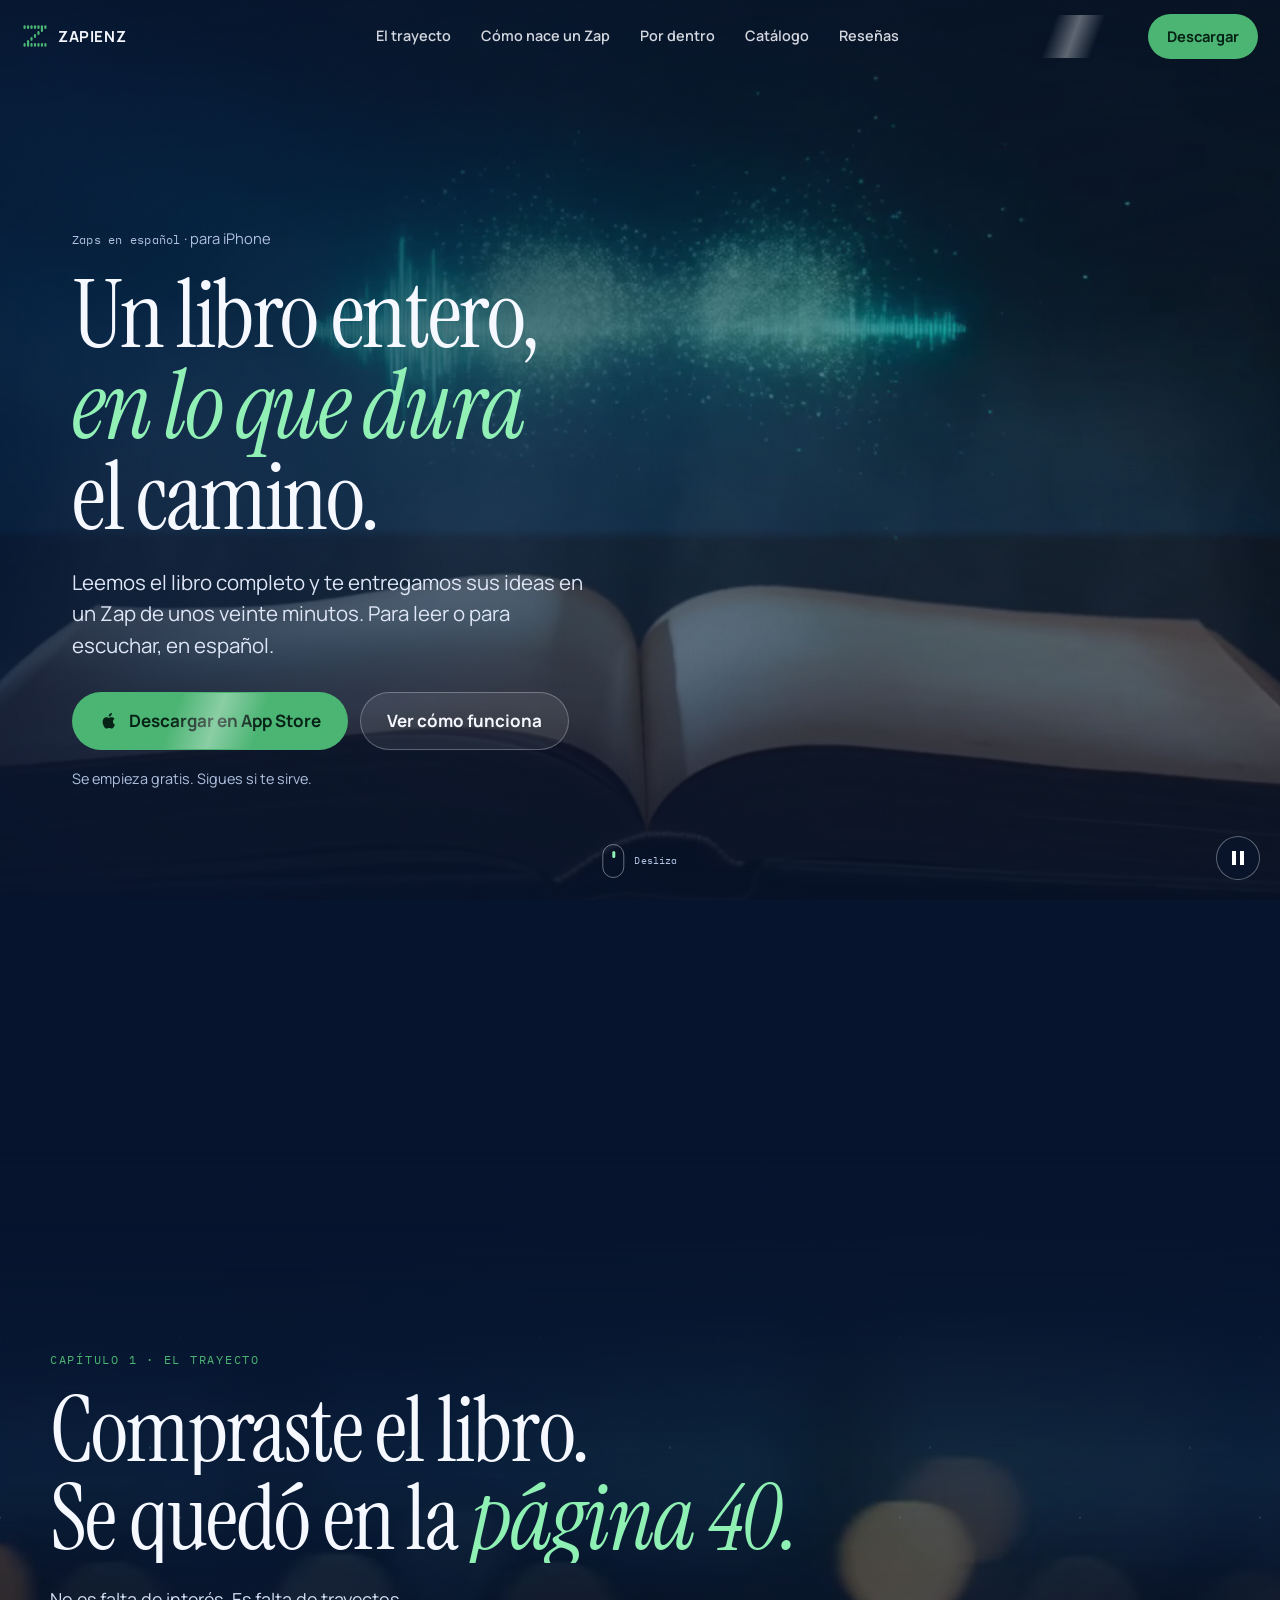
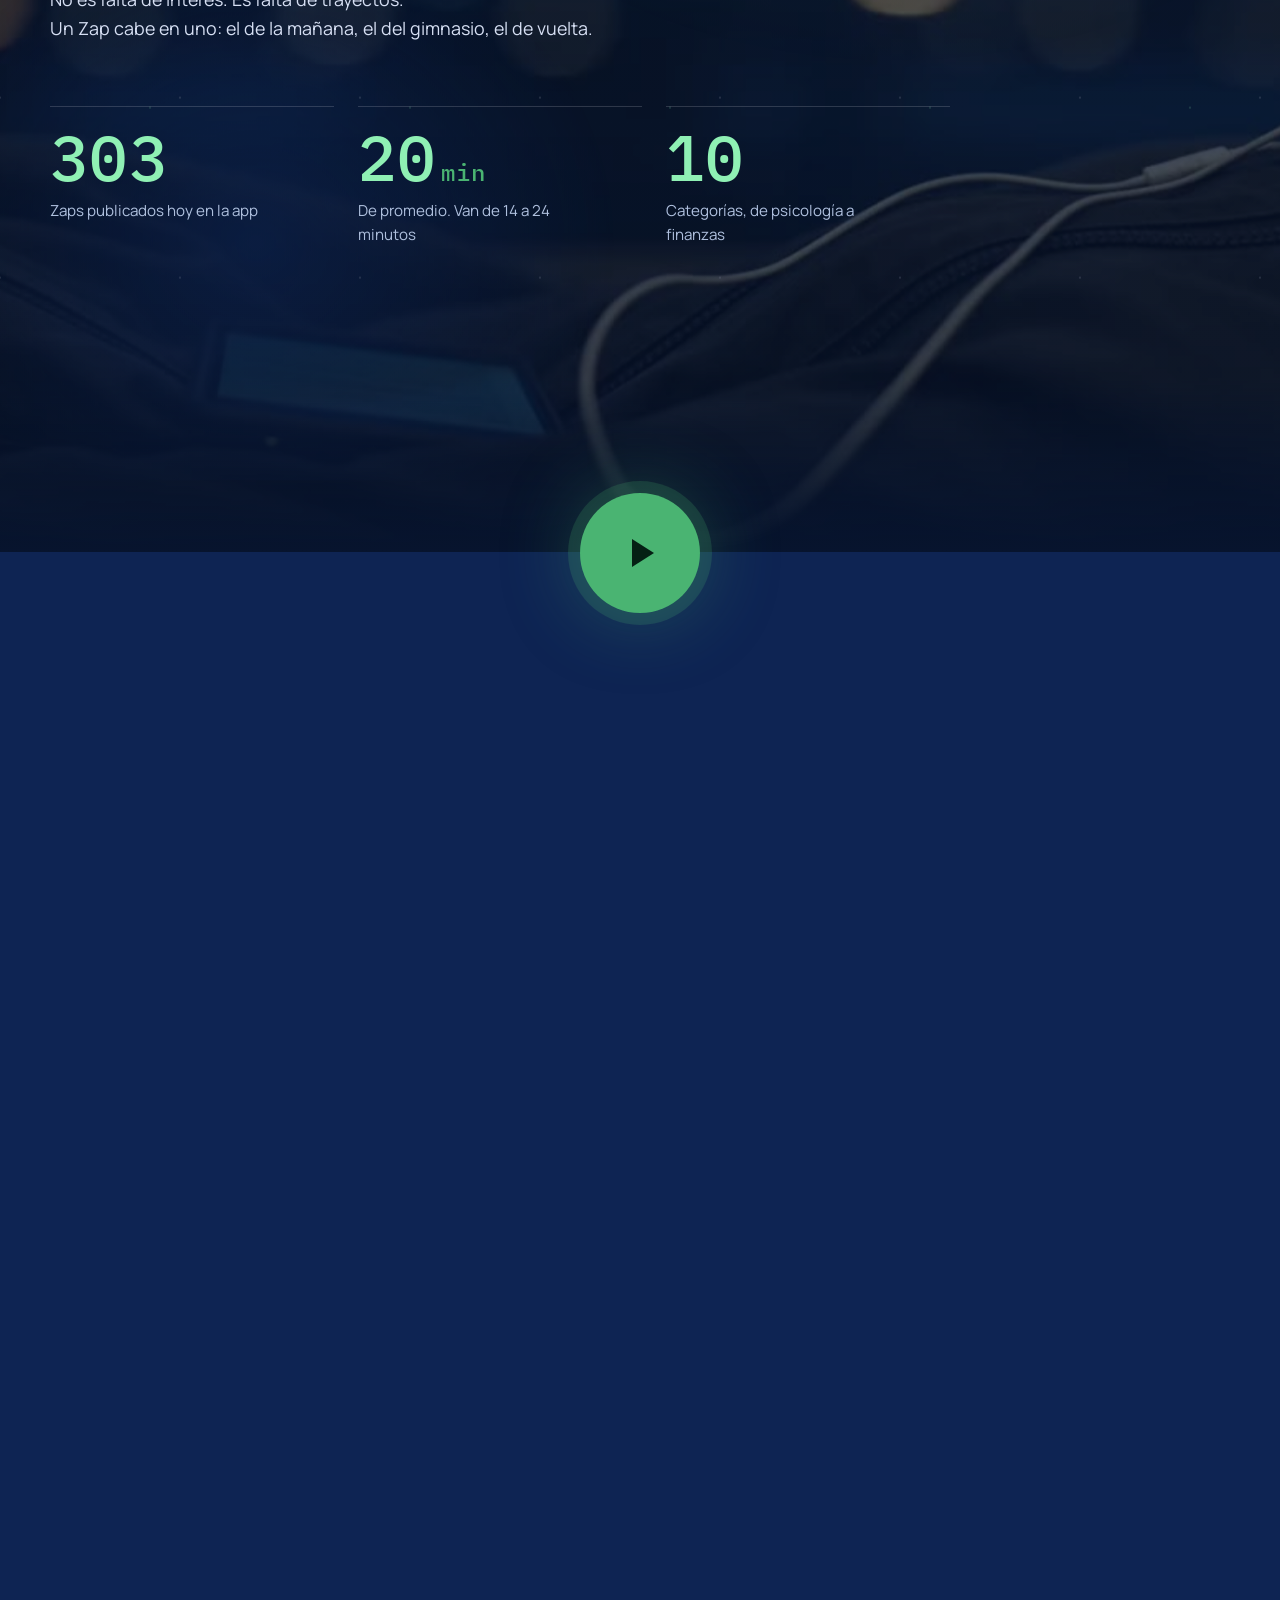
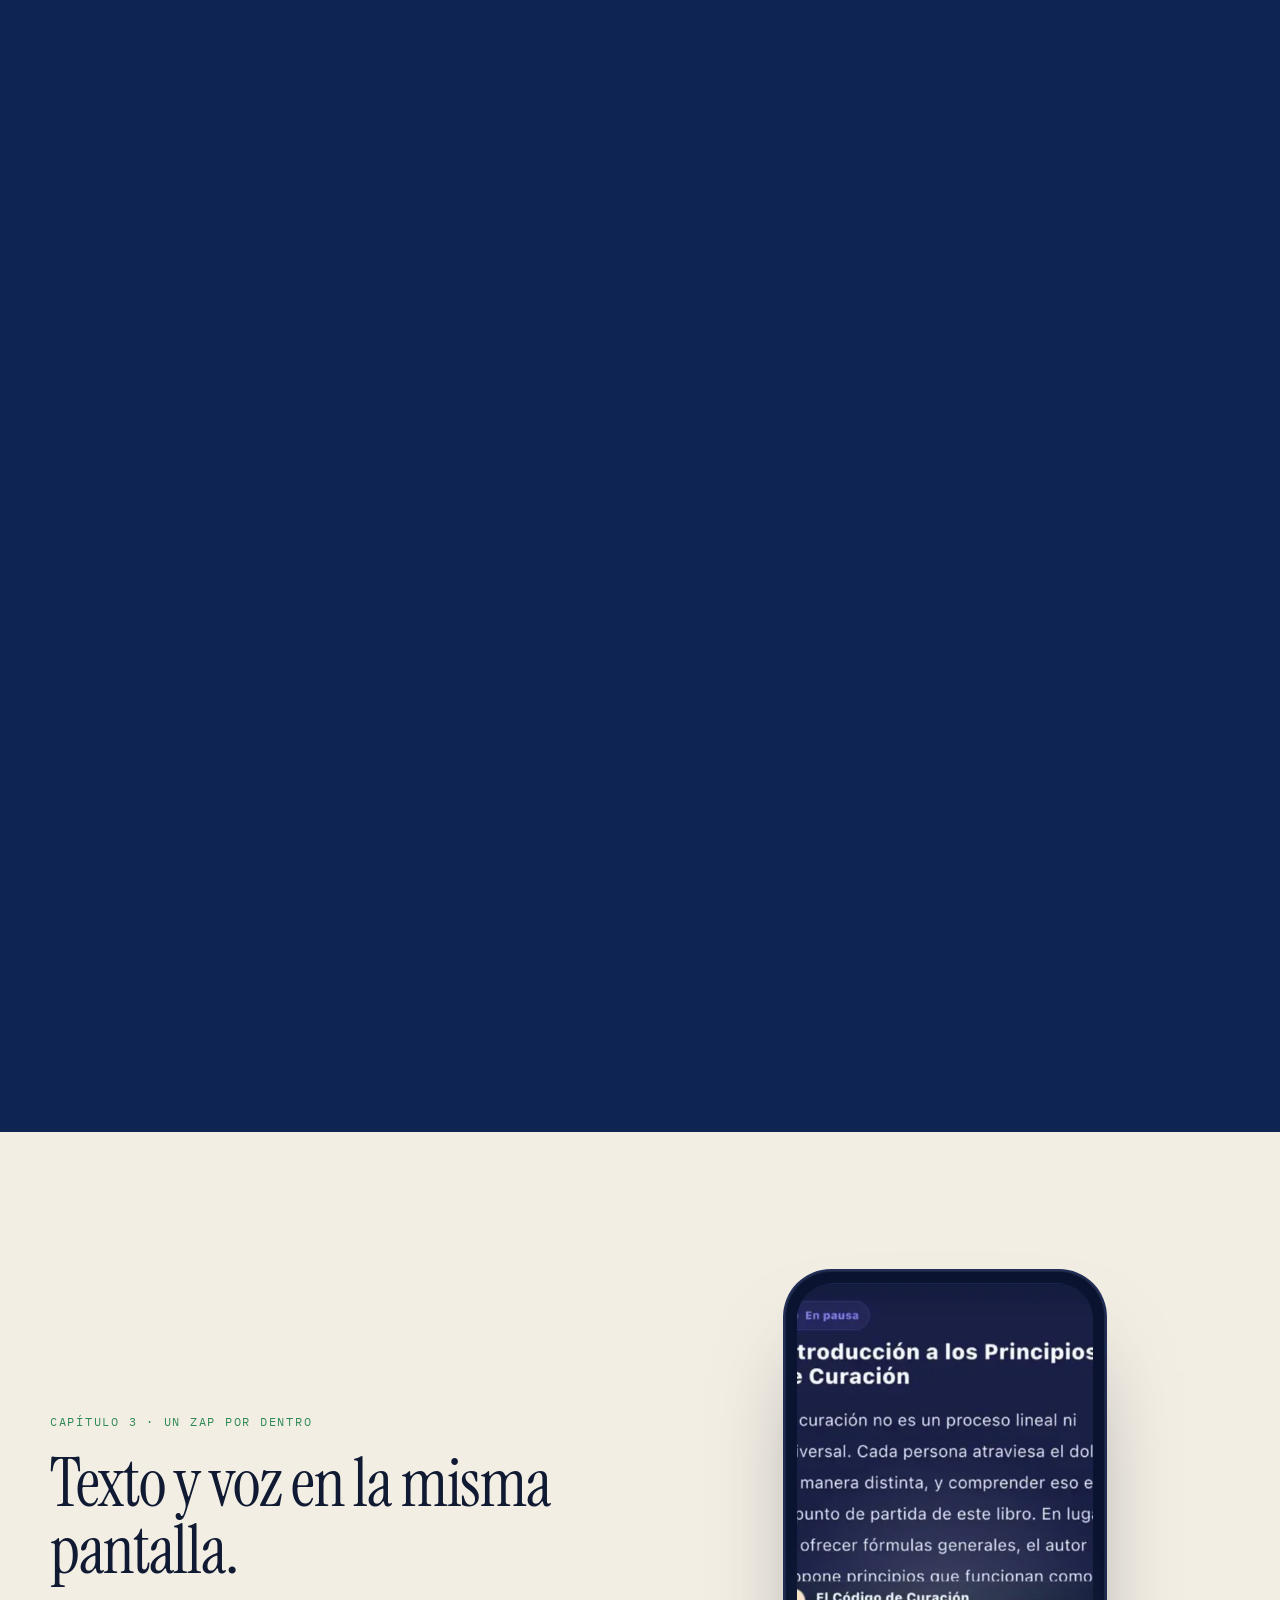
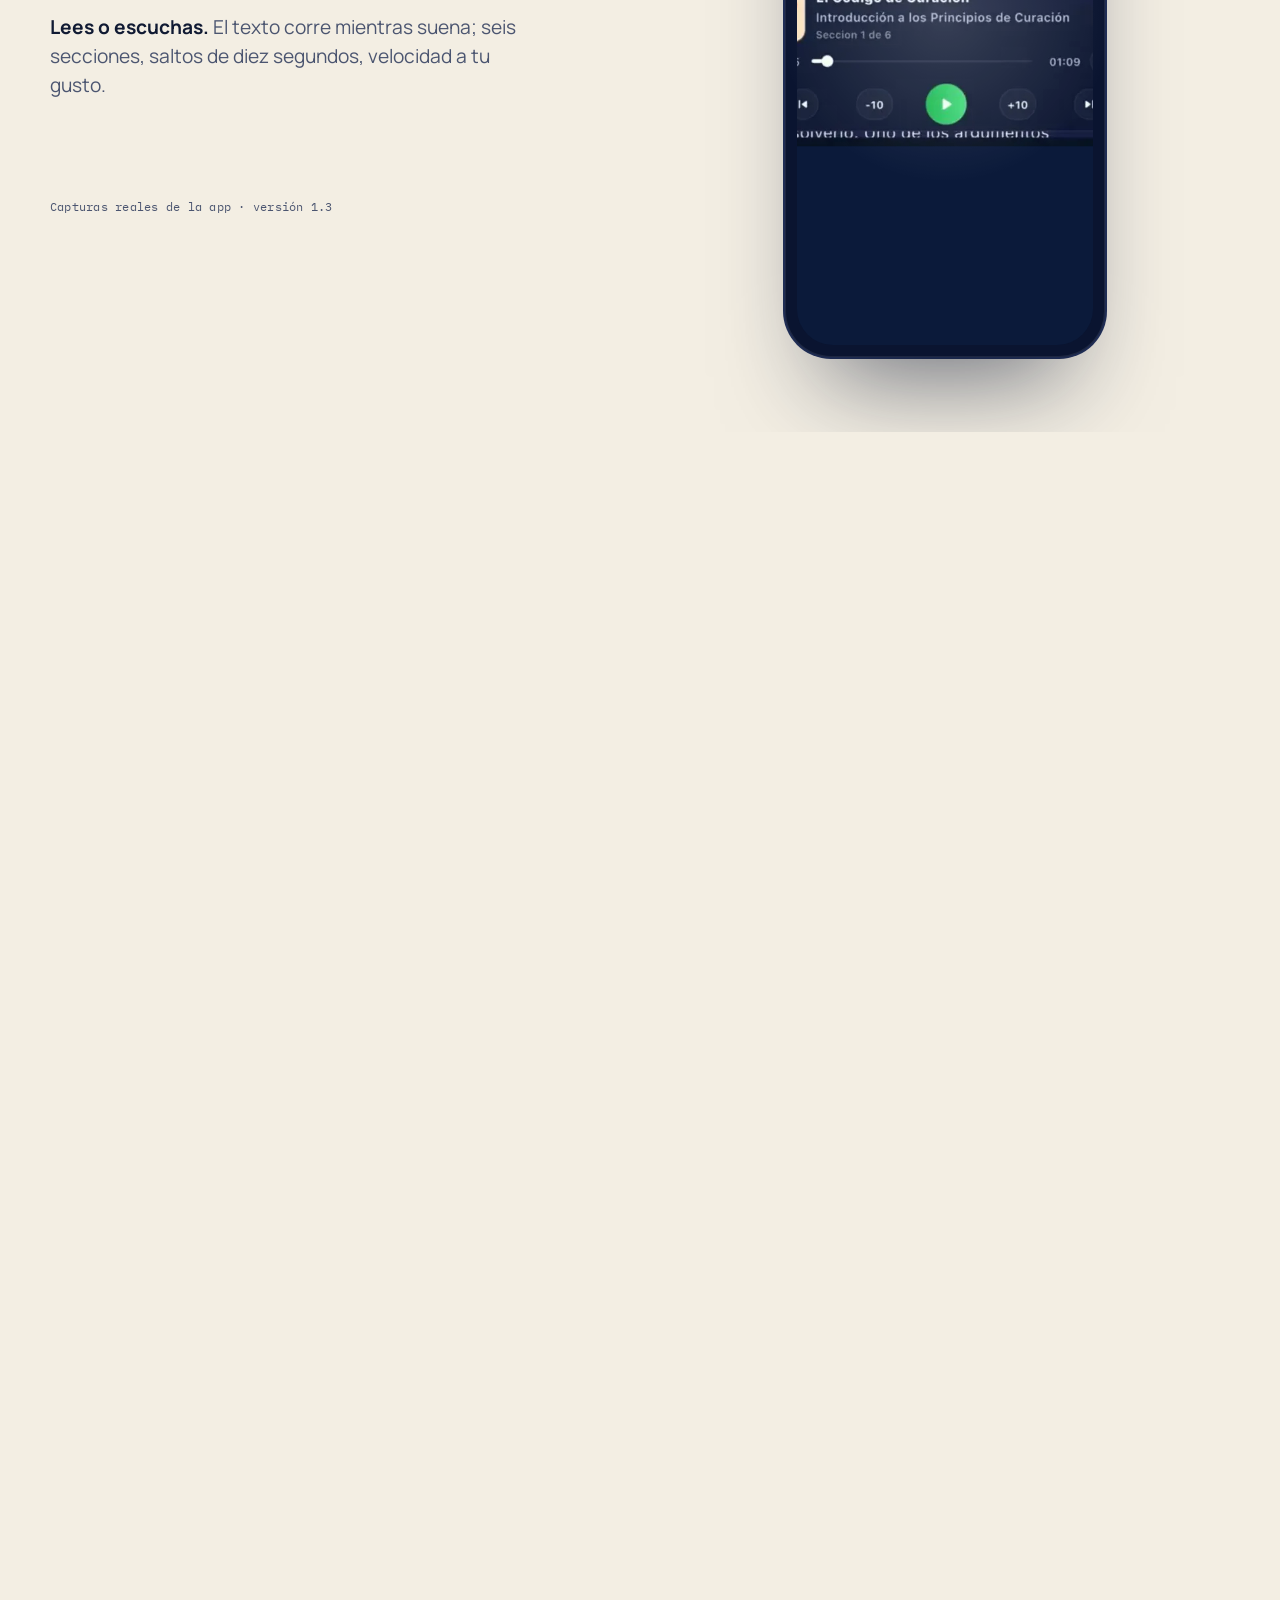
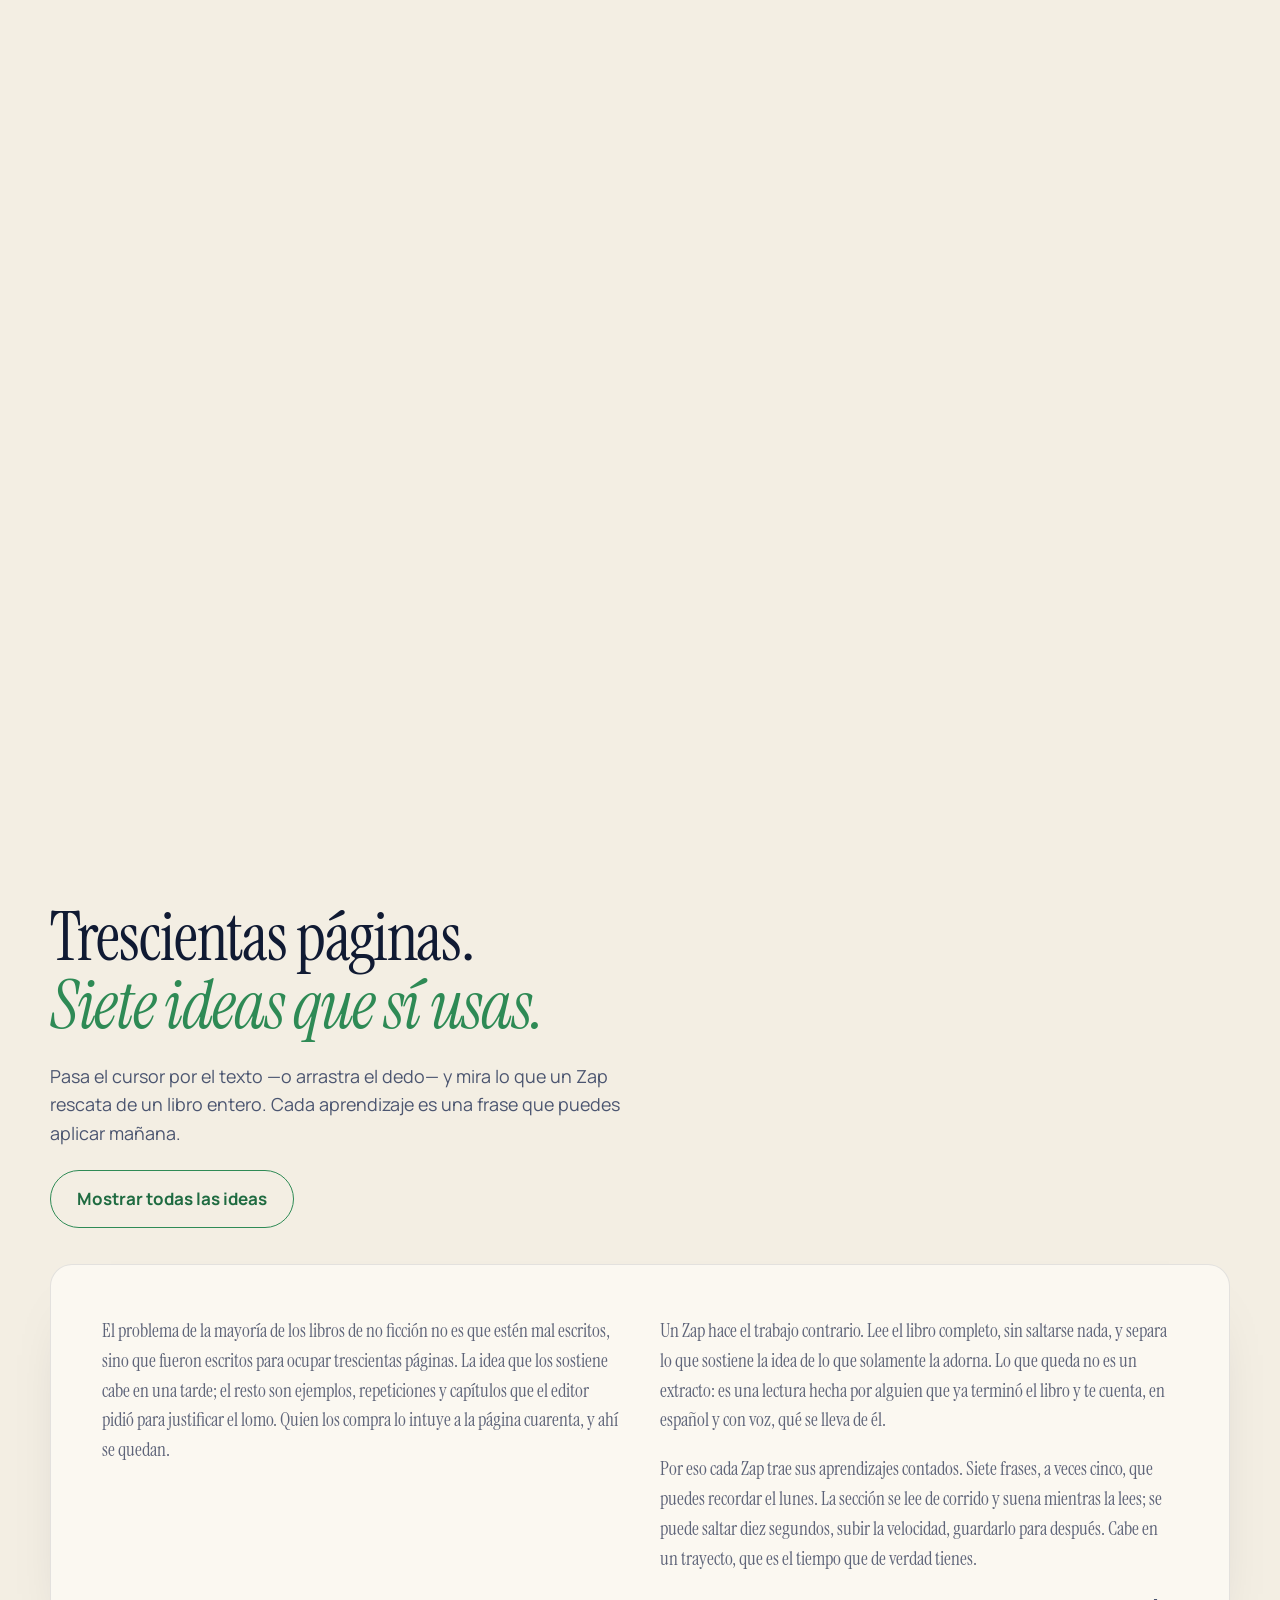
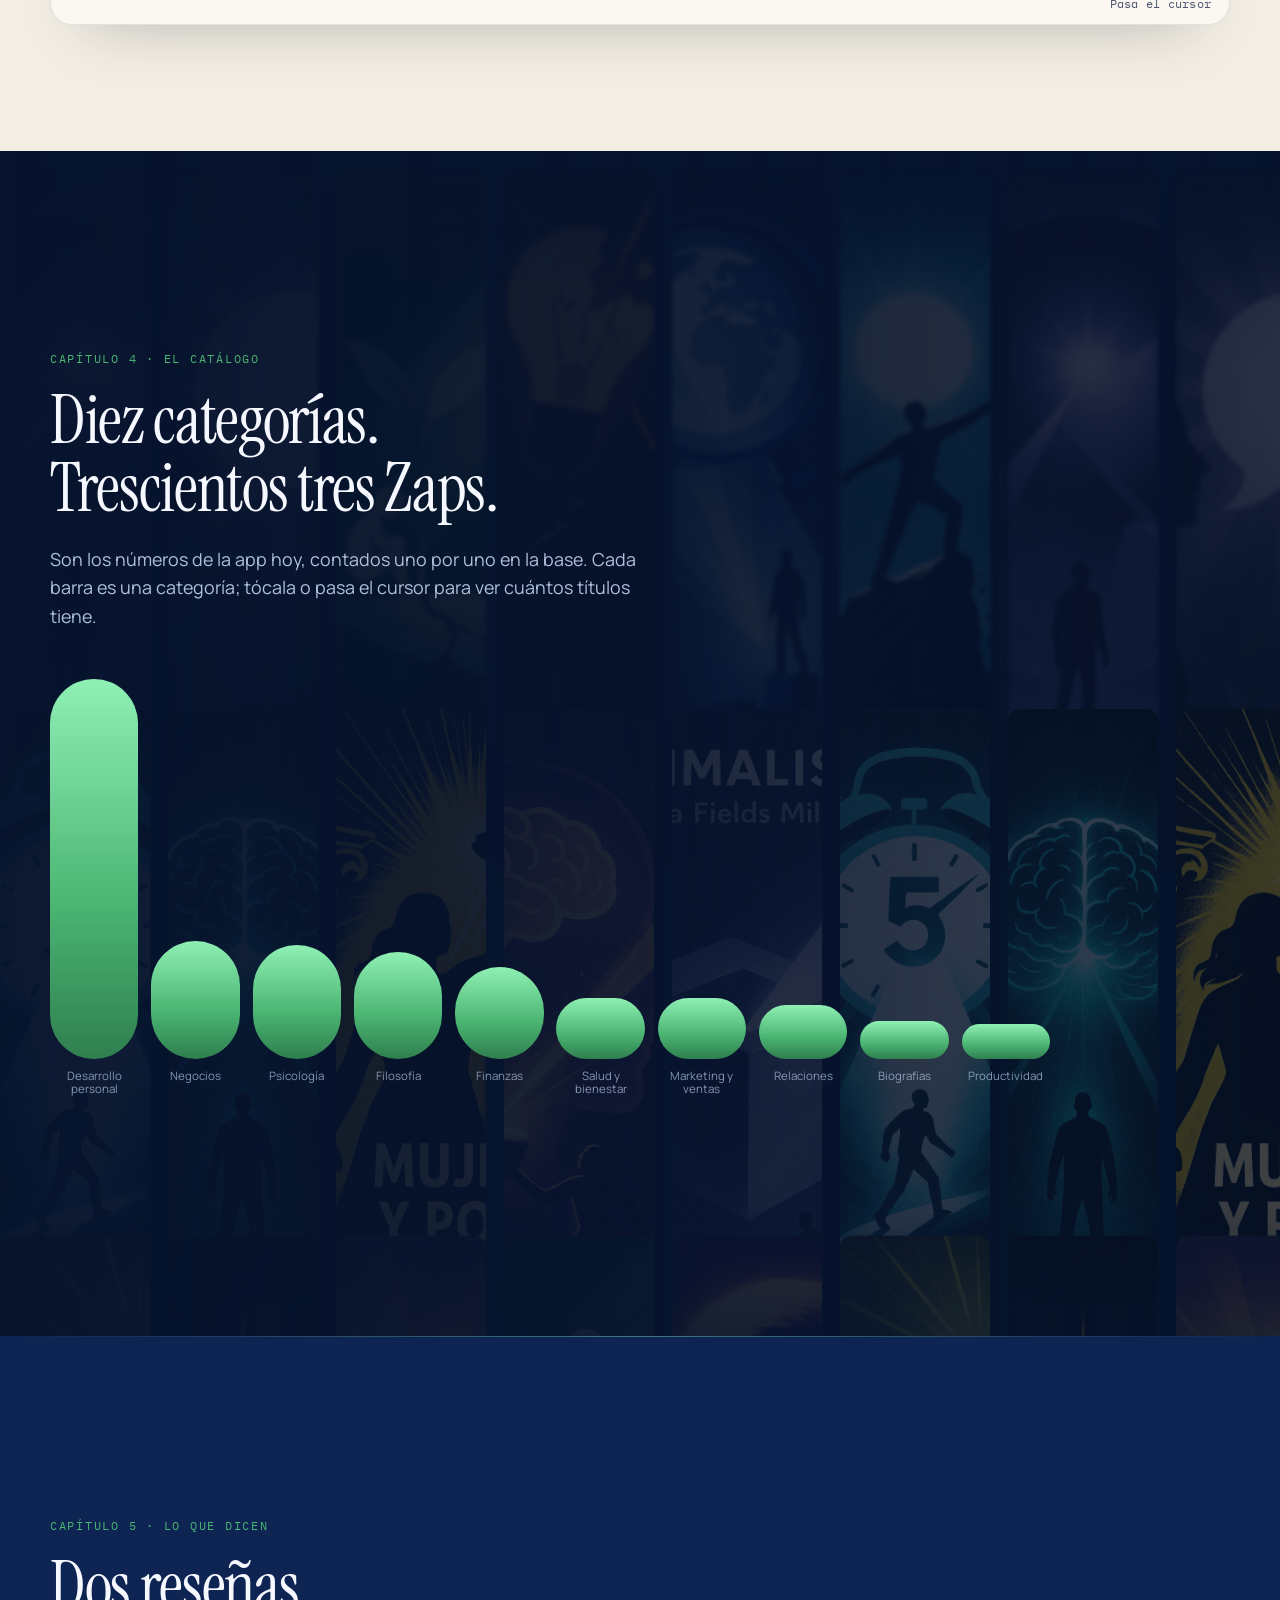
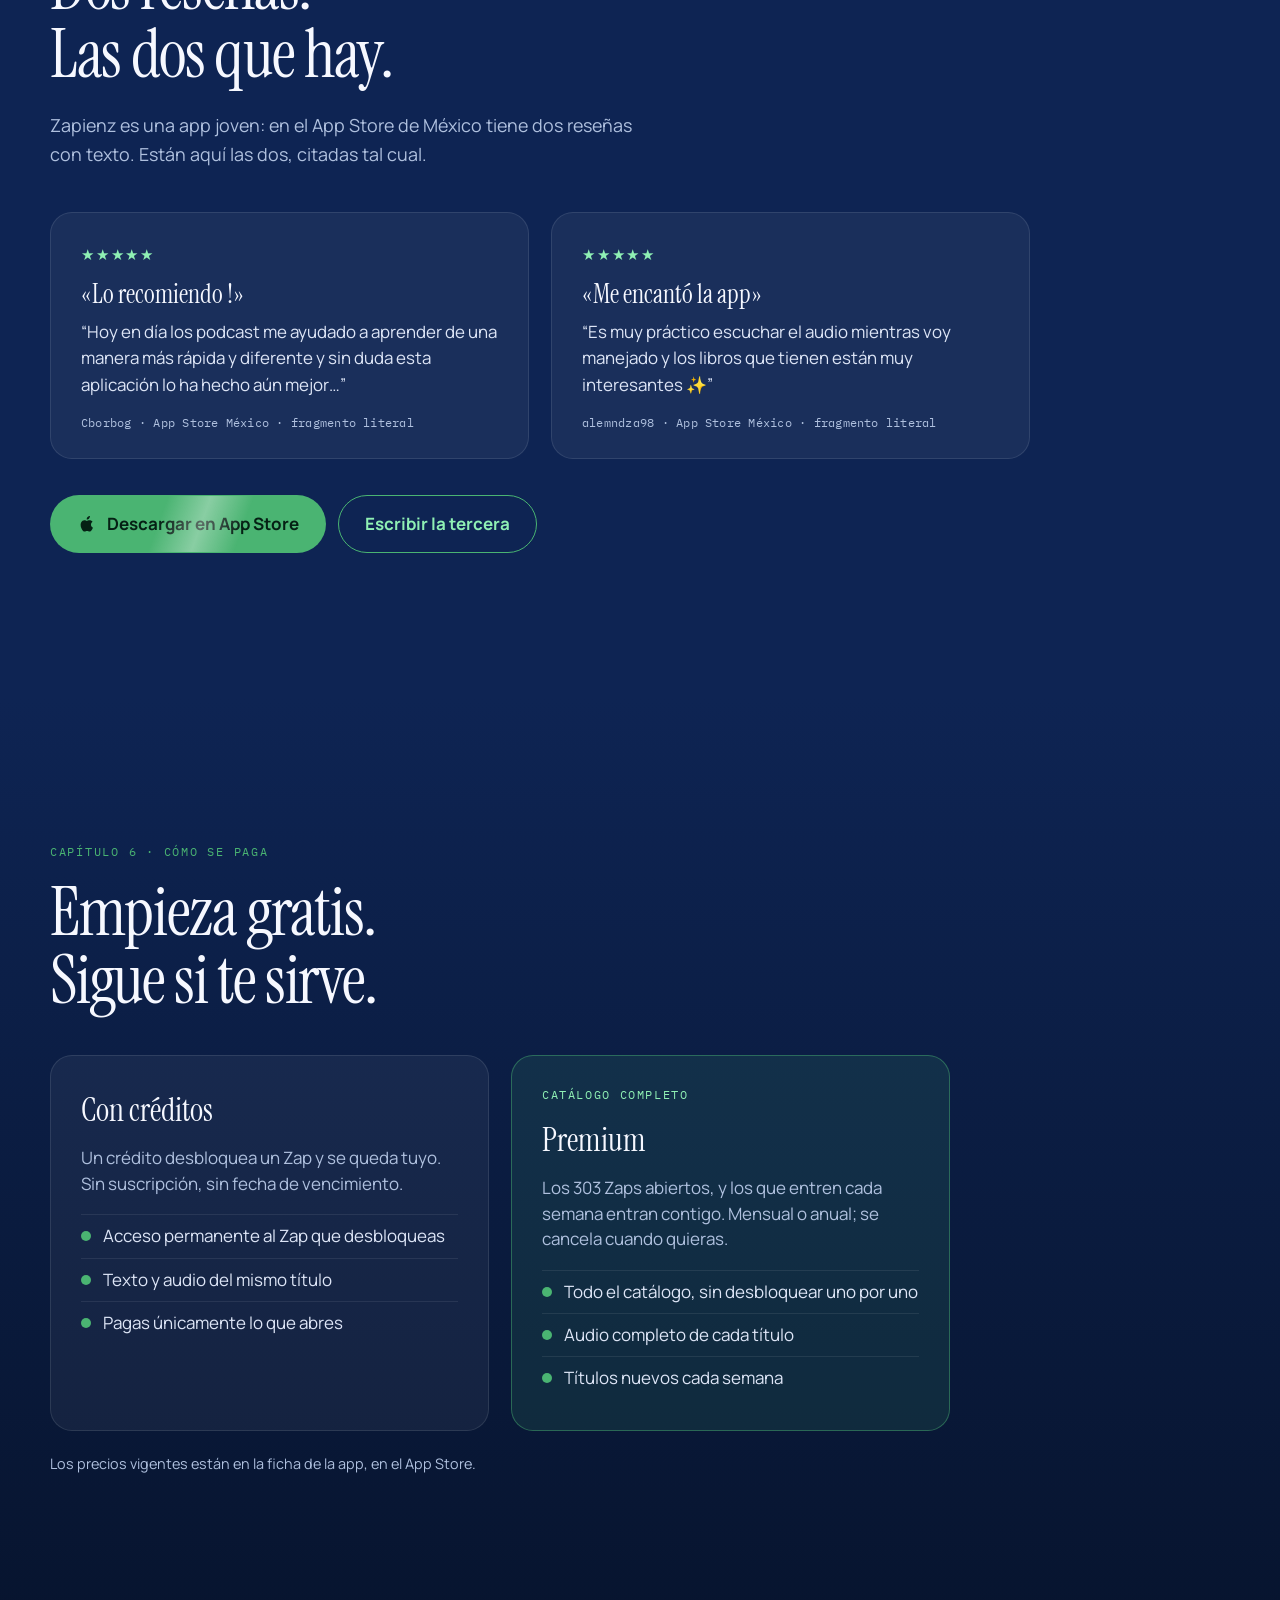
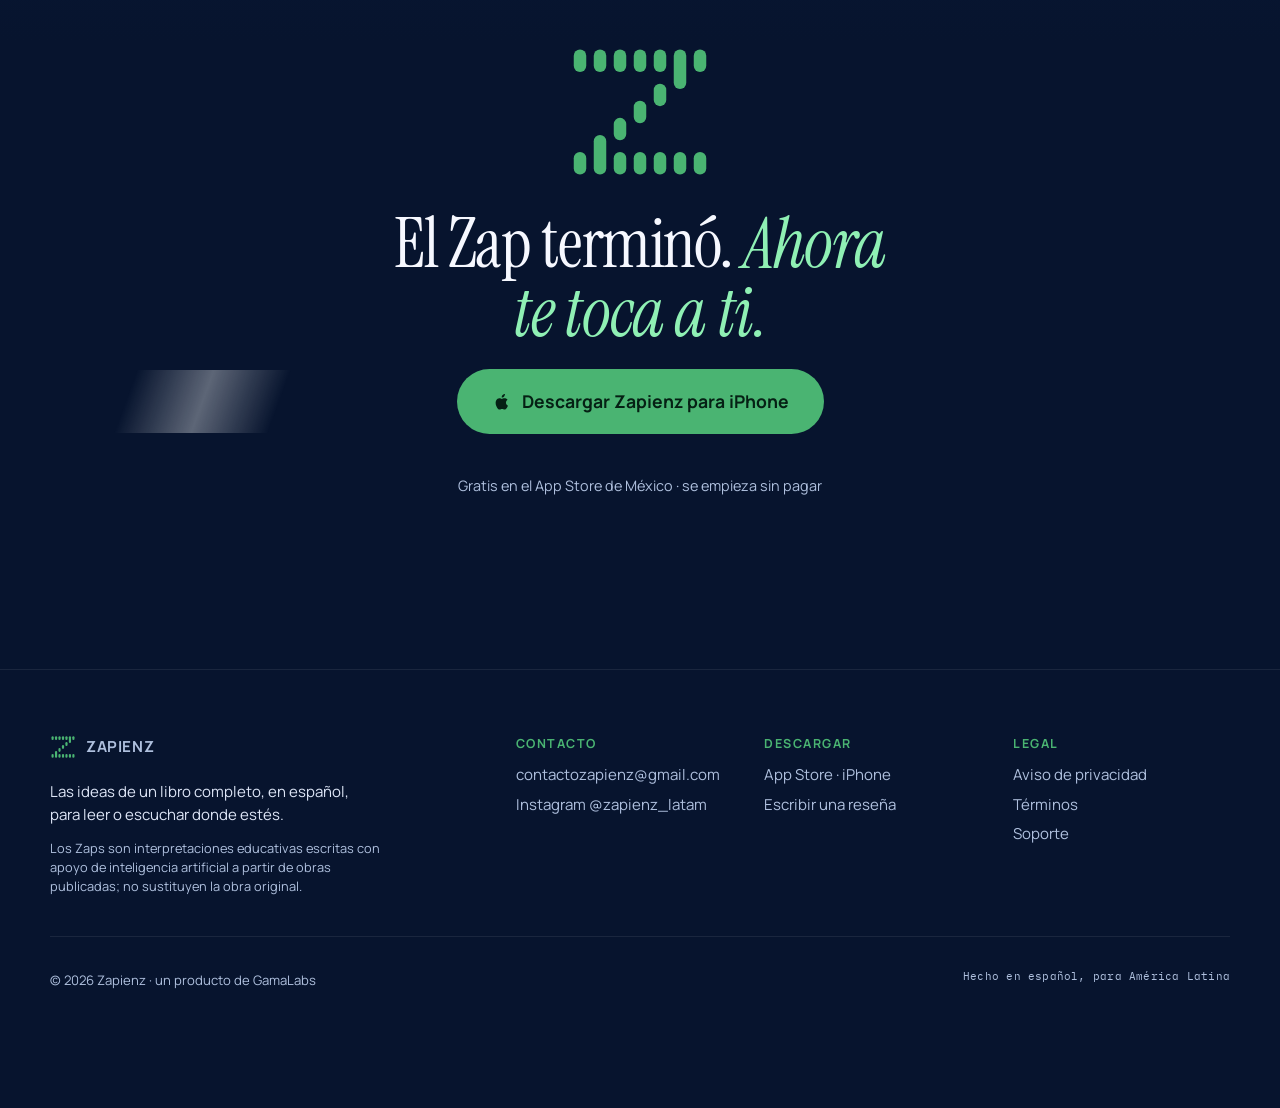
==== index.html @ 039cf6eb "Zapienz scrollytelling: el trayecto de 20 minutos Sitio de una página con reproductor que avanza con" ====
<!doctype html>
<html lang="es-MX">
<head>
<meta charset="utf-8">
<meta name="viewport" content="width=device-width,initial-scale=1,viewport-fit=cover">
<title>Zapienz — Un libro entero en lo que dura el camino</title>
<meta name="description" content="Zaps en español para leer o escuchar: las ideas de un libro completo en unos veinte minutos. 303 títulos en diez categorías, en tu iPhone.">
<meta name="theme-color" content="#0E2453">
<link rel="canonical" href="https://gamalabs26.github.io/zapienz-scroll/">
<meta name="robots" content="index,follow">

<meta property="og:type" content="website">
<meta property="og:site_name" content="Zapienz">
<meta property="og:locale" content="es_MX">
<meta property="og:title" content="Zapienz — Un libro entero en lo que dura el camino">
<meta property="og:description" content="Zaps en español para leer o escuchar: las ideas de un libro completo en unos veinte minutos.">
<meta property="og:url" content="https://gamalabs26.github.io/zapienz-scroll/">
<meta property="og:image" content="https://gamalabs26.github.io/zapienz-scroll/assets/img/og.jpg">
<meta property="og:image:width" content="1200">
<meta property="og:image:height" content="630">
<meta property="og:image:alt" content="Un libro abierto del que sale una onda de audio, con el reproductor de Zapienz en 20:00.">
<meta name="twitter:card" content="summary_large_image">
<meta name="twitter:title" content="Zapienz — Un libro entero en lo que dura el camino">
<meta name="twitter:description" content="Zaps en español para leer o escuchar. 303 títulos, diez categorías, en tu iPhone.">
<meta name="twitter:image" content="https://gamalabs26.github.io/zapienz-scroll/assets/img/og.jpg">

<link rel="icon" href="assets/img/favicon.svg" type="image/svg+xml">
<link rel="apple-touch-icon" href="assets/img/icon-180.png">
<link rel="manifest" href="site.webmanifest">

<link rel="preconnect" href="https://fonts.googleapis.com">
<link rel="preconnect" href="https://fonts.gstatic.com" crossorigin>
<link rel="stylesheet" href="https://fonts.googleapis.com/css2?family=Instrument+Serif:ital@0;1&family=Manrope:wght@400;500;600;700&family=IBM+Plex+Mono:wght@400;500&display=swap">
<link rel="preload" as="image" href="assets/img/hero-poster.jpg" media="(min-width:768px)">
<link rel="preload" as="image" href="assets/img/hero-poster-916.jpg" media="(max-width:767px)">
<link rel="stylesheet" href="assets/css/site.css">

<script type="application/ld+json">
{
  "@context": "https://schema.org",
  "@type": "MobileApplication",
  "name": "Zapienz",
  "applicationCategory": "EducationApplication",
  "operatingSystem": "iOS",
  "inLanguage": "es",
  "url": "https://gamalabs26.github.io/zapienz-scroll/",
  "description": "Zaps en español: las ideas de un libro completo para leer o escuchar en unos veinte minutos.",
  "author": { "@type": "Organization", "name": "GamaLabs" },
  "email": "contactozapienz@gmail.com",
  "installUrl": "https://apps.apple.com/mx/app/zapienz/id6762142820",
  "sameAs": [
    "https://www.instagram.com/zapienz_latam",
    "https://apps.apple.com/mx/app/zapienz/id6762142820"
  ]
}
</script>
</head>
<body>

<a class="saltar" href="#contenido">Saltar al contenido</a>

<svg width="0" height="0" style="position:absolute" aria-hidden="true">
  <symbol id="marca-z" viewBox="0 0 120 120">
    <g fill="currentColor">
      <rect class="zbar" data-col="0" x="7" y="10" width="10" height="18" rx="5"/><rect class="zbar" data-col="0" x="7" y="92" width="10" height="18" rx="5"/>
      <rect class="zbar" data-col="1" x="23" y="10" width="10" height="18" rx="5"/><rect class="zbar" data-col="1" x="23" y="78.33" width="10" height="31.67" rx="5"/>
      <rect class="zbar" data-col="2" x="39" y="10" width="10" height="18" rx="5"/><rect class="zbar" data-col="2" x="39" y="64.67" width="10" height="18" rx="5"/><rect class="zbar" data-col="2" x="39" y="92" width="10" height="18" rx="5"/>
      <rect class="zbar" data-col="3" x="55" y="10" width="10" height="18" rx="5"/><rect class="zbar" data-col="3" x="55" y="51" width="10" height="18" rx="5"/><rect class="zbar" data-col="3" x="55" y="92" width="10" height="18" rx="5"/>
      <rect class="zbar" data-col="4" x="71" y="10" width="10" height="18" rx="5"/><rect class="zbar" data-col="4" x="71" y="37.33" width="10" height="18" rx="5"/><rect class="zbar" data-col="4" x="71" y="92" width="10" height="18" rx="5"/>
      <rect class="zbar" data-col="5" x="87" y="10" width="10" height="31.67" rx="5"/><rect class="zbar" data-col="5" x="87" y="92" width="10" height="18" rx="5"/>
      <rect class="zbar" data-col="6" x="103" y="10" width="10" height="18" rx="5"/><rect class="zbar" data-col="6" x="103" y="92" width="10" height="18" rx="5"/>
    </g>
  </symbol>
  <symbol id="ico-apple" viewBox="0 0 24 24"><path d="M16.7 12.9c0-2.3 1.9-3.4 2-3.5-1.1-1.6-2.8-1.8-3.4-1.8-1.4-.2-2.8.8-3.5.8-.7 0-1.8-.8-3-.8-1.5 0-2.9.9-3.7 2.3-1.6 2.7-.4 6.8 1.1 9 .8 1.1 1.7 2.3 2.9 2.2 1.2 0 1.6-.7 3-.7s1.8.7 3 .7c1.2 0 2-1.1 2.8-2.2.9-1.3 1.2-2.5 1.3-2.6-.1 0-2.5-1-2.5-3.4zM14.5 5.3c.6-.8 1.1-1.9 1-3-.9 0-2.1.6-2.8 1.4-.6.7-1.2 1.8-1 2.9 1 .1 2.1-.5 2.8-1.3z"/></symbol>
</svg>

<nav class="nav" id="nav" aria-label="Principal">
  <a class="nav__marca" href="#inicio" aria-label="Zapienz, inicio">
    <svg class="nav__z" aria-hidden="true"><use href="#marca-z"/></svg>
    <span class="nav__nombre">Zapienz</span>
  </a>
  <div class="nav__links">
    <a href="#trayecto">El trayecto</a>
    <a href="#nace">Cómo nace un Zap</a>
    <a href="#dentro">Por dentro</a>
    <a href="#catalogo">Catálogo</a>
    <a href="#resenas">Reseñas</a>
  </div>
  <a class="btn btn--mini" data-iman href="https://apps.apple.com/mx/app/zapienz/id6762142820">Descargar</a>
</nav>

<main id="contenido">

<!-- ═══════════ 1 · HERO ═══════════ -->
<section class="hero" id="inicio" aria-labelledby="titular">
  <div class="hero__pista">
    <div class="hero__marco" id="heroMarco">
      <video class="hero__video" id="heroVideo" autoplay muted loop playsinline preload="metadata"
             poster="assets/img/hero-poster.jpg"
             data-ancho-webm="assets/video/hero-169.webm"
             data-ancho-mp4="assets/video/hero-169.mp4"
             data-alto-mp4="assets/video/hero-916.mp4"
             aria-hidden="true" tabindex="-1"></video>
      <div class="hero__velo" aria-hidden="true"></div>
      <div class="hero__foco" id="heroFoco" aria-hidden="true"></div>
      <div class="hero__borde" aria-hidden="true"></div>
    </div>

    <div class="hero__cuerpo" id="heroCuerpo">
      <p class="sobre" data-anim="1"><span class="mono">Zaps en español</span> · para iPhone</p>
      <h1 class="titular" id="titular" data-anim="2">
        Un libro entero,<br><em>en lo que dura</em><br>el camino.
      </h1>
      <p class="bajada" data-anim="3">
        Leemos el libro completo y te entregamos sus ideas en un Zap de unos
        veinte minutos. Para leer o para escuchar, en español.
      </p>
      <div class="hero__acciones" data-anim="4">
        <a class="btn" data-iman href="https://apps.apple.com/mx/app/zapienz/id6762142820">
          <svg class="ico" aria-hidden="true"><use href="#ico-apple"/></svg>Descargar en App Store
        </a>
        <a class="btn btn--ghost" href="#trayecto">Ver cómo funciona</a>
      </div>
      <p class="hero__nota" data-anim="5">Se empieza gratis. Sigues si te sirve.</p>
    </div>

    <button class="hero__pausa" id="heroPausa" type="button" aria-pressed="false" aria-label="Pausar el video de fondo">
      <span class="hero__pausa-ico" aria-hidden="true"></span>
    </button>
    <div class="hero__pie" aria-hidden="true">
      <span class="hero__scroll"><i></i></span><span class="mono">Desliza</span>
    </div>
  </div>
</section>

<!-- ═══════════ 2 · EL TRAYECTO ═══════════ -->
<section class="trayecto" id="trayecto" aria-labelledby="h-trayecto">
  <div class="trayecto__fondo" aria-hidden="true">
    <div class="capa capa--fondo" data-prof="0.08">
      <video class="trayecto__video" id="trenVideo" muted loop playsinline preload="none"
             poster="assets/img/tren-poster.jpg" aria-hidden="true" tabindex="-1">
        <source src="assets/video/tren.mp4" type="video/mp4">
      </video>
    </div>
    <div class="capa capa--luz" data-prof="0.18"></div>
    <div class="capa capa--polvo" data-prof="0.3"></div>
  </div>

  <div class="caja trayecto__cuerpo">
    <p class="rotulo lineas" data-lineas>Capítulo 1 · El trayecto</p>
    <h2 class="h2 h2--xl" id="h-trayecto" data-lineas>
      <span>Compraste el libro.</span>
      <span>Se quedó en la <em>página 40.</em></span>
    </h2>
    <p class="parrafo parrafo--luz" data-lineas>
      <span>No es falta de interés. Es falta de trayectos.</span>
      <span>Un Zap cabe en uno: el de la mañana, el del gimnasio, el de vuelta.</span>
    </p>

    <ul class="cifras" aria-label="Cifras de la app hoy">
      <li class="cifra rev" data-esc="1"><span class="cifra__n mono" data-contar="303">303</span><span class="cifra__t">Zaps publicados hoy en la app</span></li>
      <li class="cifra rev" data-esc="2"><span class="cifra__n mono"><span data-contar="20">20</span><small>min</small></span><span class="cifra__t">De promedio. Van de 14 a 24 minutos</span></li>
      <li class="cifra rev" data-esc="3"><span class="cifra__n mono" data-contar="10">10</span><span class="cifra__t">Categorías, de psicología a finanzas</span></li>
    </ul>
  </div>

  <div class="portal" id="portal" aria-hidden="true">
    <div class="portal__disco"><svg viewBox="0 0 24 24" class="portal__play"><path d="M8 5v14l11-7z"/></svg></div>
  </div>
</section>

<!-- ═══════════ 3 · NACE UN ZAP (fijada) ═══════════ -->
<section class="peli" id="nace" aria-labelledby="h-nace">
  <div class="peli__pista" id="peliPista">
    <div class="peli__cuadro" id="peliCuadro">
      <video class="peli__video" id="peliVideo" muted playsinline preload="metadata"
             poster="assets/img/scroll-poster.jpg" aria-hidden="true" tabindex="-1">
        <source src="assets/video/scroll-zap.mp4" type="video/mp4">
      </video>
      <div class="peli__velo" aria-hidden="true"></div>

      <div class="peli__cabeza">
        <p class="rotulo">Capítulo 2 · Cómo nace un Zap</p>
        <h2 class="h2" id="h-nace">Del libro a tus audífonos, en cuatro pasos.</h2>
      </div>

      <ol class="peli__pasos" aria-live="polite">
        <li class="peli__paso" data-paso="0"><span class="mono peli__num">01</span><b>Se abre el libro.</b> Completo, sin saltarse capítulos.</li>
        <li class="peli__paso" data-paso="1"><span class="mono peli__num">02</span><b>Se separa lo que sostiene la idea</b> de lo que solo la adorna.</li>
        <li class="peli__paso" data-paso="2"><span class="mono peli__num">03</span><b>Se escribe en español</b>, para leerse de corrido.</li>
        <li class="peli__paso" data-paso="3"><span class="mono peli__num">04</span><b>Se le da voz</b> y cabe en tus audífonos.</li>
      </ol>

      <div class="peli__barra" aria-hidden="true"><i id="peliBarra"></i></div>
    </div>
  </div>
</section>

<!-- ═══════════ 4 · POR DENTRO (fijada) ═══════════ -->
<section class="dentro" id="dentro" aria-labelledby="h-dentro">
  <div class="dentro__pista" id="dentroPista">
    <div class="dentro__cuadro">
      <div class="dentro__texto">
        <p class="rotulo">Capítulo 3 · Un Zap por dentro</p>
        <h2 class="h2" id="h-dentro">Texto y voz en la misma pantalla.</h2>
        <ol class="dentro__estados">
          <li class="dentro__estado" data-estado="0"><b>Abres la app.</b> Eliges por categoría o sigues donde te quedaste.</li>
          <li class="dentro__estado" data-estado="1"><b>Abres el Zap.</b> Cuántos minutos dura y cuántas ideas te llevas, antes de empezar.</li>
          <li class="dentro__estado" data-estado="2"><b>Lees o escuchas.</b> El texto corre mientras suena; seis secciones, saltos de diez segundos, velocidad a tu gusto.</li>
        </ol>
        <p class="dentro__nota mono">Capturas reales de la app · versión 1.3</p>
      </div>

      <div class="fono" id="fono" aria-label="Pantallas reales de la app Zapienz">
        <div class="fono__cuerpo">
          <div class="fono__pantalla">
            <img class="fono__img" data-estado="0" src="assets/app/home.webp" width="752" height="1311" alt="Pantalla de inicio de Zapienz: Conocimiento en minutos, filtros por categoría y la sección Continuar con El Código de Curación, 17 min" loading="lazy" decoding="async">
            <img class="fono__img" data-estado="1" src="assets/app/lectura.webp" width="646" height="1255" alt="Ficha de un Zap: El Código de Curación, Salud y bienestar, 17 min, 7 aprendizajes y el botón Escuchar ahora" loading="lazy" decoding="async">
            <img class="fono__img fono__img--zoom" data-estado="2" src="assets/app/lectura.webp" width="646" height="1255" alt="Pantalla de lectura con el texto de la sección y el mini reproductor: Sección 1 de 6, velocidad 1x" loading="lazy" decoding="async">
          </div>
          <div class="fono__brillo" aria-hidden="true"></div>
        </div>
      </div>
    </div>
  </div>
</section>

<!-- ═══════════ 4b · REVEAL: 300 páginas → lo que te llevas ═══════════ -->
<section class="reveal" id="reveal" aria-labelledby="h-reveal">
  <div class="caja reveal__cuerpo">
    <p class="rotulo rev">Lo que te llevas</p>
    <h2 class="h2 rev" id="h-reveal" data-esc="1">Trescientas páginas.<br><em>Siete ideas que sí usas.</em></h2>
    <p class="parrafo rev" data-esc="2">
      Pasa el cursor por el texto —o arrastra el dedo— y mira lo que un Zap
      rescata de un libro entero. Cada aprendizaje es una frase que puedes
      aplicar mañana.
    </p>
    <button class="btn btn--linea rev" data-esc="3" id="revealBoton" type="button" aria-pressed="false">Mostrar todas las ideas</button>
  </div>

  <div class="lupa rev" id="lupa" data-esc="2" tabindex="0" role="group" aria-label="Página densa de un libro; al pasar el cursor se revelan las ideas clave">
    <div class="lupa__base" aria-hidden="true">
      <p>El problema de la mayoría de los libros de no ficción no es que estén mal escritos, sino que fueron escritos para ocupar trescientas páginas. La idea que los sostiene cabe en una tarde; el resto son ejemplos, repeticiones y capítulos que el editor pidió para justificar el lomo. Quien los compra lo intuye a la página cuarenta, y ahí se quedan.</p>
      <p>Un Zap hace el trabajo contrario. Lee el libro completo, sin saltarse nada, y separa lo que sostiene la idea de lo que solamente la adorna. Lo que queda no es un extracto: es una lectura hecha por alguien que ya terminó el libro y te cuenta, en español y con voz, qué se lleva de él.</p>
      <p>Por eso cada Zap trae sus aprendizajes contados. Siete frases, a veces cinco, que puedes recordar el lunes. La sección se lee de corrido y suena mientras la lees; se puede saltar diez segundos, subir la velocidad, guardarlo para después. Cabe en un trayecto, que es el tiempo que de verdad tienes.</p>
    </div>
    <div class="lupa__ideas" id="lupaIdeas" aria-hidden="true">
      <ul>
        <li><span class="mono">01</span> La idea de un libro cabe en una tarde.</li>
        <li><span class="mono">02</span> La página 40 es donde se rinden los lectores.</li>
        <li><span class="mono">03</span> Leer completo, sin saltarse nada.</li>
        <li><span class="mono">04</span> Separar lo que sostiene de lo que adorna.</li>
        <li><span class="mono">05</span> Escribir en español, con voz.</li>
        <li><span class="mono">06</span> Aprendizajes contados: siete frases para el lunes.</li>
        <li><span class="mono">07</span> Cabe en un trayecto, el tiempo que sí tienes.</li>
      </ul>
    </div>
    <p class="lupa__pista mono" aria-hidden="true"><span class="solo-puntero">Pasa el cursor</span><span class="solo-tacto">Arrastra el dedo</span></p>
  </div>
  <div class="visualmente-oculto" id="ideasTexto">
    Siete ideas clave: la idea de un libro cabe en una tarde; la página 40 es donde se rinden los lectores; leer completo sin saltarse nada; separar lo que sostiene de lo que adorna; escribir en español con voz; aprendizajes contados, siete frases para el lunes; cabe en un trayecto, el tiempo que sí tienes.
  </div>
</section>

<!-- ═══════════ 5 · CATÁLOGO ═══════════ -->
<section class="catalogo" id="catalogo" aria-labelledby="h-catalogo">
  <div class="muro" aria-hidden="true">
    <div class="muro__capa" data-prof="0.06"><div class="muro__fila" data-fila="a"></div></div>
    <div class="muro__capa" data-prof="0.15"><div class="muro__fila" data-fila="b"></div></div>
    <div class="muro__capa" data-prof="0.26"><div class="muro__fila" data-fila="c"></div></div>
  </div>

  <div class="caja catalogo__cuerpo">
    <p class="rotulo rev">Capítulo 4 · El catálogo</p>
    <h2 class="h2 rev" id="h-catalogo" data-esc="1">Diez categorías.<br>Trescientos tres Zaps.</h2>
    <p class="parrafo rev" data-esc="2">
      Son los números de la app hoy, contados uno por uno en la base. Cada barra es una
      categoría; tócala o pasa el cursor para ver cuántos títulos tiene.
    </p>

    <div class="eq rev" data-esc="2" id="eq" role="list" aria-label="Categorías y número de Zaps">
      <button class="eq__col" role="listitem" type="button" data-n="109" aria-label="Desarrollo personal, 109 Zaps"><i></i><span class="eq__n mono">109</span><span class="eq__t">Desarrollo personal</span></button>
      <button class="eq__col" role="listitem" type="button" data-n="34" aria-label="Negocios, 34 Zaps"><i></i><span class="eq__n mono">34</span><span class="eq__t">Negocios</span></button>
      <button class="eq__col" role="listitem" type="button" data-n="33" aria-label="Psicología, 33 Zaps"><i></i><span class="eq__n mono">33</span><span class="eq__t">Psicología</span></button>
      <button class="eq__col" role="listitem" type="button" data-n="31" aria-label="Filosofía, 31 Zaps"><i></i><span class="eq__n mono">31</span><span class="eq__t">Filosofía</span></button>
      <button class="eq__col" role="listitem" type="button" data-n="26" aria-label="Finanzas, 26 Zaps"><i></i><span class="eq__n mono">26</span><span class="eq__t">Finanzas</span></button>
      <button class="eq__col" role="listitem" type="button" data-n="17" aria-label="Salud y bienestar, 17 Zaps"><i></i><span class="eq__n mono">17</span><span class="eq__t">Salud y bienestar</span></button>
      <button class="eq__col" role="listitem" type="button" data-n="17" aria-label="Marketing y ventas, 17 Zaps"><i></i><span class="eq__n mono">17</span><span class="eq__t">Marketing y ventas</span></button>
      <button class="eq__col" role="listitem" type="button" data-n="15" aria-label="Relaciones, 15 Zaps"><i></i><span class="eq__n mono">15</span><span class="eq__t">Relaciones</span></button>
      <button class="eq__col" role="listitem" type="button" data-n="11" aria-label="Biografías, 11 Zaps"><i></i><span class="eq__n mono">11</span><span class="eq__t">Biografías</span></button>
      <button class="eq__col" role="listitem" type="button" data-n="10" aria-label="Productividad, 10 Zaps"><i></i><span class="eq__n mono">10</span><span class="eq__t">Productividad</span></button>
    </div>

    <p class="rev" data-esc="3" style="margin-top:40px">
      <a class="btn" data-iman href="https://apps.apple.com/mx/app/zapienz/id6762142820">Ver el catálogo en la app</a>
    </p>
  </div>
</section>

<!-- ═══════════ 6 · RESEÑAS ═══════════
     Las dos únicas reseñas con texto en el App Store de México (verificado 12-sep-2026).
     Se citan literales y recortadas, rotuladas como fragmento. No hay una tercera. -->
<section class="resenas" id="resenas" aria-labelledby="h-resenas">
  <div class="caja">
    <p class="rotulo rev">Capítulo 5 · Lo que dicen</p>
    <h2 class="h2 rev" id="h-resenas" data-esc="1">Dos reseñas.<br>Las dos que hay.</h2>
    <p class="parrafo rev" data-esc="2">
      Zapienz es una app joven: en el App Store de México tiene dos reseñas con texto.
      Están aquí las dos, citadas tal cual.
    </p>

    <div class="tarjetas">
      <figure class="tarjeta rev" data-esc="1" data-halo>
        <p class="tarjeta__est" aria-label="5 de 5 estrellas">★★★★★</p>
        <blockquote class="tarjeta__cita">
          <p class="tarjeta__tit">«Lo recomiendo !»</p>
          <p>“Hoy en día los podcast me ayudado a aprender de una manera más rápida y diferente y sin duda esta aplicación lo ha hecho aún mejor…”</p>
        </blockquote>
        <figcaption class="tarjeta__pie mono">Cborbog · App Store México · fragmento literal</figcaption>
      </figure>
      <figure class="tarjeta rev" data-esc="2" data-halo>
        <p class="tarjeta__est" aria-label="5 de 5 estrellas">★★★★★</p>
        <blockquote class="tarjeta__cita">
          <p class="tarjeta__tit">«Me encantó la app»</p>
          <p>“Es muy práctico escuchar el audio mientras voy manejado y los libros que tienen están muy interesantes ✨”</p>
        </blockquote>
        <figcaption class="tarjeta__pie mono">alemndza98 · App Store México · fragmento literal</figcaption>
      </figure>
    </div>

    <div class="hero__acciones rev" data-esc="3" style="margin-top:36px">
      <a class="btn" data-iman href="https://apps.apple.com/mx/app/zapienz/id6762142820"><svg class="ico" aria-hidden="true"><use href="#ico-apple"/></svg>Descargar en App Store</a>
      <a class="btn btn--linea" href="https://apps.apple.com/mx/app/zapienz/id6762142820?action=write-review">Escribir la tercera</a>
    </div>
  </div>
</section>

<!-- ═══════════ 7 · CIERRE ═══════════ -->
<section class="cierre" id="precios" aria-labelledby="h-cierre">
  <div class="caja">
    <p class="rotulo rev">Capítulo 6 · Cómo se paga</p>
    <h2 class="h2 rev" id="h-cierre" data-esc="1">Empieza gratis.<br>Sigue si te sirve.</h2>

    <div class="planes">
      <article class="plan rev" data-esc="1" data-halo>
        <h3 class="plan__t">Con créditos</h3>
        <p class="plan__d">Un crédito desbloquea un Zap y se queda tuyo. Sin suscripción, sin fecha de vencimiento.</p>
        <ul class="plan__l"><li>Acceso permanente al Zap que desbloqueas</li><li>Texto y audio del mismo título</li><li>Pagas únicamente lo que abres</li></ul>
      </article>
      <article class="plan plan--alto rev" data-esc="2" data-halo>
        <p class="plan__sello mono">Catálogo completo</p>
        <h3 class="plan__t">Premium</h3>
        <p class="plan__d">Los 303 Zaps abiertos, y los que entren cada semana entran contigo. Mensual o anual; se cancela cuando quieras.</p>
        <ul class="plan__l"><li>Todo el catálogo, sin desbloquear uno por uno</li><li>Audio completo de cada título</li><li>Títulos nuevos cada semana</li></ul>
      </article>
    </div>
    <p class="pie-nota rev" data-esc="3">Los precios vigentes están en la ficha de la app, en el App Store.</p>

    <div class="final rev" data-esc="2">
      <svg class="final__z" aria-hidden="true"><use href="#marca-z"/></svg>
      <p class="final__t">El Zap terminó. <em>Ahora te toca a ti.</em></p>
      <a class="btn btn--grande" data-iman href="https://apps.apple.com/mx/app/zapienz/id6762142820"><svg class="ico" aria-hidden="true"><use href="#ico-apple"/></svg>Descargar Zapienz para iPhone</a>
      <p class="hero__nota">Gratis en el App Store de México · se empieza sin pagar</p>
    </div>
  </div>
</section>

</main>

<!-- ═══════════ REPRODUCTOR (progreso del recorrido) ═══════════ -->
<aside class="player" id="player" aria-label="Progreso de la página, como un Zap de veinte minutos">
  <svg class="player__z" aria-hidden="true"><use href="#marca-z"/></svg>
  <div class="player__info">
    <span class="player__cap" id="playerCap">Un libro entero, en lo que dura el camino</span>
    <span class="player__pista"><i id="playerBarra"></i></span>
  </div>
  <span class="player__t mono"><span id="playerT">00:00</span><span class="player__sep">/</span>20:00</span>
</aside>

<footer class="pie" id="contacto">
  <div class="caja pie__rejilla">
    <div>
      <a class="nav__marca" href="#inicio" aria-label="Zapienz, inicio"><svg class="nav__z" aria-hidden="true"><use href="#marca-z"/></svg><span class="nav__nombre">Zapienz</span></a>
      <p class="pie__lema">Las ideas de un libro completo, en español,<br>para leer o escuchar donde estés.</p>
      <p class="pie__aviso">Los Zaps son interpretaciones educativas escritas con apoyo de inteligencia artificial a partir de obras publicadas; no sustituyen la obra original.</p>
    </div>
    <div class="pie__col"><h3>Contacto</h3><p><a href="mailto:contactozapienz@gmail.com">contactozapienz@gmail.com</a></p><p><a href="https://www.instagram.com/zapienz_latam" rel="me noopener">Instagram @zapienz_latam</a></p></div>
    <div class="pie__col"><h3>Descargar</h3><p><a href="https://apps.apple.com/mx/app/zapienz/id6762142820">App Store · iPhone</a></p><p><a href="https://apps.apple.com/mx/app/zapienz/id6762142820?action=write-review">Escribir una reseña</a></p></div>
    <div class="pie__col"><h3>Legal</h3><p><a href="https://zapienz-dot.github.io/legal/privacy-policy.html">Aviso de privacidad</a></p><p><a href="https://zapienz-dot.github.io/legal/terms.html">Términos</a></p><p><a href="https://zapienz-dot.github.io/legal/support.html">Soporte</a></p></div>
  </div>
  <div class="caja pie__linea">
    <p>© <span id="anio">2026</span> Zapienz · un producto de GamaLabs</p>
    <p class="mono">Hecho en español, para América Latina</p>
  </div>
</footer>

<script src="assets/js/site.js" defer></script>
</body>
</html>
---- assets/css/site.css ----
/* ═══════════════════════════════════════════════════════════
   ZAPIENZ · scrollytelling
   Paleta y tipos salen del ícono de la app (Z de barras, azul
   noche + verde). Todo el movimiento va por transform/opacity.
   ═══════════════════════════════════════════════════════════ */
:root{
  --noche:#0E2453; --noche-2:#07142E; --noche-3:#132F66;
  --verde:#4AB472; --verde-luz:#8FF0B4; --verde-tinta:#052014;
  --papel:#F3EEE3; --papel-2:#E8E1D2; --tinta:#101A33; --tinta-2:#4B5570;
  --blanco:#F6F8FF; --gris:#AFC0DE;
  --serif:"Instrument Serif",Georgia,"Times New Roman",serif;
  --sans:"Manrope","Segoe UI",Helvetica,Arial,sans-serif;
  --mono:"IBM Plex Mono",ui-monospace,Consolas,monospace;
  --ease:cubic-bezier(.16,.8,.3,1);
  --radio:22px;
  --caja:1180px;
  --player-h:64px;
}
*{box-sizing:border-box}
html{-webkit-text-size-adjust:100%;scroll-padding-top:80px}
body{margin:0;background:var(--noche-2);color:var(--blanco);font-family:var(--sans);font-size:17px;line-height:1.55;overflow-x:hidden;font-feature-settings:"ss01"}
img,video,svg{display:block;max-width:100%}
a{color:inherit}
button{font:inherit;color:inherit}
.mono{font-family:var(--mono);font-size:.82em;letter-spacing:.02em}
.caja{width:min(var(--caja),100% - 40px);margin-inline:auto}
.saltar{position:absolute;left:12px;top:-60px;z-index:200;background:var(--verde);color:var(--verde-tinta);padding:10px 16px;border-radius:999px;font-weight:700;text-decoration:none}
.saltar:focus{top:12px}
.visualmente-oculto{position:absolute!important;width:1px;height:1px;overflow:hidden;clip:rect(0 0 0 0);white-space:nowrap}
:focus-visible{outline:3px solid var(--verde-luz);outline-offset:3px;border-radius:6px}

/* grano global */
body::after{content:"";position:fixed;inset:0;z-index:150;pointer-events:none;opacity:.055;mix-blend-mode:overlay;
  background-image:url("data:image/svg+xml,%3Csvg xmlns='http://www.w3.org/2000/svg' width='220' height='220'%3E%3Cfilter id='n'%3E%3CfeTurbulence type='fractalNoise' baseFrequency='.9' numOctaves='2' stitchTiles='stitch'/%3E%3C/filter%3E%3Crect width='100%25' height='100%25' filter='url(%23n)'/%3E%3C/svg%3E")}

/* ── tipografía ───────────────────────────────────────────── */
.rotulo{font-family:var(--mono);font-size:.78rem;letter-spacing:.14em;text-transform:uppercase;color:var(--verde);margin:0 0 18px}
.h2{font-family:var(--serif);font-weight:400;font-size:clamp(2.3rem,5.2vw,4.4rem);line-height:1.02;letter-spacing:-.02em;margin:0 0 22px}
.h2 em{font-style:italic;color:var(--verde-luz)}
.h2--xl{font-size:clamp(2.6rem,7vw,6.4rem);line-height:.98}
.parrafo{font-size:clamp(1.05rem,1.4vw,1.25rem);line-height:1.6;max-width:56ch;color:var(--gris);margin:0}
.parrafo--luz{color:#D6DFF3}
.titular{font-family:var(--serif);font-weight:400;font-size:clamp(2.7rem,7.4vw,6.6rem);line-height:.96;letter-spacing:-.025em;margin:0 0 24px}
.titular em{font-style:italic;color:var(--verde-luz)}
.sobre{font-size:.92rem;color:var(--gris);margin:0 0 20px}
.bajada{font-size:clamp(1.05rem,1.6vw,1.3rem);line-height:1.55;max-width:44ch;color:#DDE5F6;margin:0 0 30px}

/* ── botones ──────────────────────────────────────────────── */
.btn{display:inline-flex;align-items:center;gap:10px;background:var(--verde);color:var(--verde-tinta);text-decoration:none;font-weight:700;padding:15px 26px;border-radius:999px;border:1.5px solid transparent;min-height:48px;position:relative;isolation:isolate;transition:transform .2s var(--ease),box-shadow .25s var(--ease),background .2s var(--ease);will-change:transform}
.btn::before{content:"";position:absolute;inset:0;border-radius:inherit;background:linear-gradient(110deg,transparent 30%,rgba(255,255,255,.35) 50%,transparent 70%);transform:translateX(-120%);z-index:-1}
.btn .ico{width:20px;height:20px;fill:currentColor}
.btn--ghost{background:rgba(246,248,255,.08);color:var(--blanco);border-color:rgba(246,248,255,.28);backdrop-filter:blur(8px)}
.btn--linea{background:transparent;color:var(--verde-luz);border-color:var(--verde)}
.btn--mini{padding:10px 18px;min-height:40px;font-size:.92rem}
.btn--grande{padding:18px 34px;font-size:1.1rem}
.btn:active{transform:scale(.97)}
@media (hover:hover) and (pointer:fine){
  .btn:hover{box-shadow:0 12px 32px -10px rgba(74,180,114,.55)}
  .btn:hover::before{transition:transform .7s var(--ease);transform:translateX(120%)}
  .btn--ghost:hover{background:rgba(246,248,255,.14)}
  .btn--linea:hover{background:rgba(74,180,114,.12)}
}

/* ── nav ──────────────────────────────────────────────────── */
.nav{position:fixed;inset:0 0 auto 0;z-index:120;display:flex;align-items:center;justify-content:space-between;gap:16px;padding:14px 22px;transition:background .35s var(--ease),backdrop-filter .35s,box-shadow .35s}
.nav.es-solido{background:rgba(7,20,46,.72);backdrop-filter:blur(14px);-webkit-backdrop-filter:blur(14px);box-shadow:0 1px 0 rgba(255,255,255,.06)}
.nav.es-papel{background:rgba(243,238,227,.86);color:var(--tinta)}
.nav__marca{display:inline-flex;align-items:center;gap:10px;text-decoration:none;font-weight:700;letter-spacing:.04em;text-transform:uppercase;font-size:.95rem}
.nav__z{width:26px;height:26px;color:var(--verde)}
.nav__links{display:flex;gap:6px}
.nav__links a{text-decoration:none;font-size:.9rem;font-weight:600;padding:8px 12px;border-radius:999px;opacity:.85;transition:opacity .2s,background .2s}
.nav__links a.es-activo{opacity:1;background:rgba(74,180,114,.16)}
@media (hover:hover) and (pointer:fine){.nav__links a:hover{opacity:1;background:rgba(255,255,255,.08)}.nav.es-papel .nav__links a:hover{background:rgba(16,26,51,.08)}}
@media (max-width:900px){.nav__links{display:none}}

/* ═══════════ 1 · HERO ═══════════ */
.hero{position:relative;height:180svh;background:var(--noche-2)}
.hero__pista{position:sticky;top:0;height:100svh;overflow:hidden}
.hero__marco{position:absolute;inset:0;overflow:hidden;will-change:clip-path,opacity;background:var(--noche)}
.hero__video{position:absolute;inset:0;width:100%;height:100%;object-fit:cover;transform:scale(1.06);will-change:transform}
.hero__velo{position:absolute;inset:0;background:
  linear-gradient(180deg,rgba(7,20,46,.55) 0%,rgba(7,20,46,.15) 40%,rgba(7,20,46,.72) 100%),
  linear-gradient(90deg,rgba(7,20,46,.72) 0%,rgba(7,20,46,.25) 55%,rgba(7,20,46,0) 100%)}
.hero__foco{position:absolute;inset:0;--mx:50%;--my:45%;background:radial-gradient(360px circle at var(--mx) var(--my),rgba(143,240,180,.18),rgba(143,240,180,.05) 45%,transparent 70%);mix-blend-mode:screen;opacity:0;transition:opacity .6s var(--ease)}
.hero__foco.es-vivo{opacity:1}
.hero__borde{position:absolute;inset:0;border-radius:inherit;box-shadow:inset 0 0 0 1px rgba(255,255,255,.08);opacity:0;transition:opacity .3s}
.hero__cuerpo{position:absolute;left:0;right:0;bottom:0;padding:0 22px 96px;width:min(var(--caja),100%);margin-inline:auto;will-change:transform,opacity}
@media (min-width:900px){.hero__cuerpo{padding:0 22px 110px;bottom:0}}
.hero__acciones{display:flex;flex-wrap:wrap;gap:12px;align-items:center}
.hero__nota{font-size:.9rem;color:var(--gris);margin:18px 0 0}
.hero__pie{position:absolute;left:50%;bottom:22px;transform:translateX(-50%);display:flex;align-items:center;gap:10px;color:var(--gris);font-size:.75rem}
.hero__scroll{width:22px;height:34px;border:1.5px solid rgba(246,248,255,.4);border-radius:12px;position:relative}
.hero__scroll i{position:absolute;left:50%;top:6px;width:3px;height:7px;margin-left:-1.5px;border-radius:2px;background:var(--verde-luz);animation:desliza 1.8s var(--ease) infinite}
@keyframes desliza{0%{transform:translateY(0);opacity:1}70%{transform:translateY(12px);opacity:0}100%{opacity:0}}
.hero__pausa{position:absolute;right:20px;bottom:20px;z-index:5;width:44px;height:44px;border-radius:50%;border:1.5px solid rgba(246,248,255,.35);background:rgba(7,20,46,.5);backdrop-filter:blur(6px);cursor:pointer;display:grid;place-items:center}
.hero__pausa-ico{width:12px;height:14px;border-left:4px solid #fff;border-right:4px solid #fff}
.hero__pausa[aria-pressed="true"] .hero__pausa-ico{border:0;width:0;height:0;border-left:12px solid #fff;border-top:7px solid transparent;border-bottom:7px solid transparent;margin-left:3px}

/* entrada del hero */
[data-anim]{opacity:0;transform:translateY(22px);filter:blur(8px)}
.cargado [data-anim]{animation:entra 1s var(--ease) forwards;animation-delay:var(--retraso,0s)}
@keyframes entra{to{opacity:1;transform:none;filter:blur(0)}}

/* ═══════════ 2 · TRAYECTO ═══════════ */
.trayecto{position:relative;z-index:2;margin-top:-70svh;padding:40vh 0 34vh;isolation:isolate}
.trayecto__fondo{position:absolute;inset:26svh 0 0;z-index:-1;pointer-events:none;overflow:hidden;-webkit-mask-image:linear-gradient(180deg,transparent,#000 28%);mask-image:linear-gradient(180deg,transparent,#000 28%)}
.capa{position:absolute;inset:-14% 0;will-change:transform}
.trayecto__video{width:100%;height:100%;object-fit:cover;opacity:.55;filter:saturate(.9)}
.capa--luz{background:radial-gradient(60% 50% at 70% 30%,rgba(74,180,114,.22),transparent 70%),radial-gradient(40% 40% at 20% 80%,rgba(19,47,102,.8),transparent 70%)}
.capa--polvo{background-image:radial-gradient(circle,rgba(143,240,180,.9) 0 1px,transparent 1.6px),radial-gradient(circle,rgba(246,248,255,.7) 0 .8px,transparent 1.3px);background-size:260px 260px,180px 180px;background-position:20px 40px,90px 130px;opacity:.35}
.trayecto__cuerpo{position:relative;z-index:1}
.trayecto::before{content:"";position:absolute;inset:0;z-index:0;pointer-events:none;background:linear-gradient(180deg,transparent 0%,transparent 12%,rgba(7,20,46,.92) 24%,rgba(7,20,46,.45) 40%,rgba(7,20,46,.55) 85%,var(--noche-2) 100%)}
.cifras{list-style:none;padding:0;margin:64px 0 0;display:grid;grid-template-columns:repeat(auto-fit,minmax(220px,1fr));gap:24px;max-width:900px}
.cifra{border-top:1px solid rgba(246,248,255,.16);padding-top:18px}
.cifra__n{display:block;font-size:clamp(2.6rem,5vw,4.2rem);line-height:1;color:var(--verde-luz);font-weight:500}
.cifra__n small{font-size:.38em;margin-left:4px;color:var(--verde)}
.cifra__t{display:block;color:var(--gris);font-size:.95rem;margin-top:10px;max-width:24ch}

/* revelado por líneas */
[data-lineas]>span{display:block;overflow:hidden}
[data-lineas]>span>i{display:block;font-style:inherit;transform:translateY(110%);transition:transform .9s var(--ease)}
[data-lineas].es-visible>span>i{transform:none}
[data-lineas].es-visible>span:nth-child(2)>i{transition-delay:.12s}
[data-lineas].es-visible>span:nth-child(3)>i{transition-delay:.24s}

/* portal: el botón play que se expande hasta ser la siguiente escena */
.portal{position:absolute;left:50%;bottom:-1px;transform:translateX(-50%);width:100%;height:1px;z-index:2;pointer-events:none}
.portal__disco{position:absolute;left:50%;bottom:0;width:120px;height:120px;margin-left:-60px;margin-bottom:-60px;border-radius:50%;background:var(--verde);display:grid;place-items:center;transform-origin:50% 50%;will-change:transform;box-shadow:0 0 0 12px rgba(74,180,114,.18),0 0 80px rgba(74,180,114,.35)}
.portal__play{width:48px;height:48px;fill:var(--verde-tinta);transition:opacity .3s}

/* ═══════════ 3 · NACE UN ZAP (fijada) ═══════════ */
.peli{position:relative;z-index:1;height:420svh;background:var(--noche)}
.peli__pista{position:sticky;top:0;height:100svh;overflow:hidden}
.peli__cuadro{position:absolute;inset:0;overflow:hidden}
.peli__video{position:absolute;inset:0;width:100%;height:100%;object-fit:cover}
.peli__velo{position:absolute;inset:0;background:linear-gradient(180deg,rgba(14,36,83,.75) 0%,rgba(14,36,83,.2) 35%,rgba(14,36,83,.25) 65%,rgba(14,36,83,.9) 100%)}
.peli__cabeza{position:absolute;left:0;right:0;top:calc(80px + 3vh);width:min(var(--caja),100% - 44px);margin-inline:auto}
.peli__cabeza .h2{max-width:14ch;font-size:clamp(1.9rem,3.6vw,3.2rem)}
.peli__pasos{list-style:none;margin:0;padding:0;position:absolute;left:0;right:0;bottom:calc(var(--player-h) + 42px);width:min(var(--caja),100% - 44px);margin-inline:auto;min-height:120px}
.peli__paso{position:absolute;left:0;right:0;bottom:0;max-width:34ch;font-size:clamp(1.25rem,2.4vw,2rem);line-height:1.3;opacity:0;transform:translateY(18px);transition:opacity .5s var(--ease),transform .6s var(--ease);pointer-events:none}
.peli__paso b{font-weight:700;color:var(--verde-luz)}
.peli__paso.es-visible{opacity:1;transform:none;pointer-events:auto}
.peli__num{display:block;color:var(--verde);font-size:.8rem;margin-bottom:8px;letter-spacing:.1em}
.peli__barra{position:absolute;left:0;right:0;bottom:calc(var(--player-h) + 18px);width:min(var(--caja),100% - 44px);margin-inline:auto;height:2px;background:rgba(246,248,255,.18);overflow:hidden}
.peli__barra i{display:block;height:100%;background:var(--verde-luz);transform:scaleX(0);transform-origin:0 50%}
/* mascara de entrada del portal */
.peli__cuadro{clip-path:circle(var(--r,150%) at 50% 0%)}

/* ═══════════ 4 · POR DENTRO (fijada) ═══════════ */
.dentro{position:relative;height:320svh;background:var(--papel);color:var(--tinta)}
.dentro__pista{position:sticky;top:0;height:100svh;overflow:hidden}
.dentro__cuadro{position:absolute;inset:0;display:grid;grid-template-columns:1fr 1fr;align-items:center;gap:40px;width:min(var(--caja),100% - 44px);margin-inline:auto;padding-top:64px}
.dentro .rotulo{color:#2E8A55}
.dentro .h2{color:var(--tinta)}
.dentro__estados{list-style:none;margin:28px 0 0;padding:0;position:relative;min-height:150px}
.dentro__estado{position:absolute;left:0;top:0;max-width:40ch;font-size:clamp(1.05rem,1.5vw,1.3rem);line-height:1.5;color:var(--tinta-2);opacity:0;transform:translateY(14px);transition:opacity .5s var(--ease),transform .6s var(--ease)}
.dentro__estado b{color:var(--tinta)}
.dentro__estado.es-visible{opacity:1;transform:none}
.dentro__nota{margin:34px 0 0;color:var(--tinta-2);font-size:.78rem}
.fono{perspective:1600px;justify-self:center}
.fono__cuerpo{width:min(320px,78vw);aspect-ratio:9/19.3;border-radius:46px;background:#0A1430;padding:12px;box-shadow:0 60px 100px -40px rgba(16,26,51,.6),0 0 0 2px #22305a,inset 0 0 0 1px rgba(255,255,255,.08);transform:rotateY(-14deg) rotateX(6deg) scale(.9);transform-style:preserve-3d;will-change:transform;position:relative}
.fono__pantalla{position:relative;width:100%;height:100%;border-radius:36px;overflow:hidden;background:#0B1A3A}
.fono__img{position:absolute;inset:0;width:100%;height:100%;object-fit:cover;object-position:top;opacity:0;transition:opacity .6s var(--ease),transform .9s var(--ease);transform:scale(1.02)}
.fono__img.es-visible{opacity:1;transform:none}
.fono__img--zoom.es-visible{transform:translateY(-30%) scale(1.25);transform-origin:50% 100%}
.fono__brillo{position:absolute;inset:0;border-radius:46px;background:linear-gradient(120deg,rgba(255,255,255,.14),transparent 45%);pointer-events:none;mix-blend-mode:screen;--gx:50%;--gy:50%;background:radial-gradient(240px circle at var(--gx) var(--gy),rgba(255,255,255,.16),transparent 70%)}
@media (max-width:820px){
  .dentro{height:260svh}
  .dentro__cuadro{grid-template-columns:1fr;align-content:start;gap:16px;padding-top:88px}
  .dentro__estados{min-height:120px}
  .fono__cuerpo{width:min(230px,58vw)}
  .dentro__nota{display:none}
}

/* ═══════════ 4b · REVEAL ═══════════ */
.reveal{background:var(--papel);color:var(--tinta);padding:6vh 0 14vh}
.reveal .rotulo{color:#2E8A55}
.reveal .h2 em{color:#2E8A55}
.reveal .parrafo{color:var(--tinta-2)}
.reveal .btn--linea{color:#1F6B41;border-color:#2E8A55;margin-top:22px}
.reveal__cuerpo{margin-bottom:36px}
.lupa{position:relative;width:min(var(--caja),100% - 40px);margin-inline:auto;border-radius:var(--radio);background:#FBF8F1;border:1px solid rgba(16,26,51,.1);padding:clamp(24px,4vw,56px);overflow:hidden;cursor:crosshair;touch-action:pan-y;box-shadow:0 30px 60px -40px rgba(16,26,51,.35)}
.lupa__base{columns:2;column-gap:40px;font-family:var(--serif);font-size:clamp(1rem,1.5vw,1.25rem);line-height:1.55;color:#5E6479}
.lupa__base p{margin:0 0 1em;break-inside:avoid}
.lupa__ideas{position:absolute;inset:0;padding:inherit;background:var(--noche);color:var(--blanco);--rx:-999px;--ry:-999px;
  -webkit-mask-image:radial-gradient(240px circle at var(--rx) var(--ry),#000 0 40%,rgba(0,0,0,.75) 60%,rgba(0,0,0,.15) 85%,transparent 100%);mask-image:radial-gradient(240px circle at var(--rx) var(--ry),#000 0 40%,rgba(0,0,0,.75) 60%,rgba(0,0,0,.15) 85%,transparent 100%);
  transition:-webkit-mask-image .2s,mask-image .2s}
.lupa.es-todo .lupa__ideas{-webkit-mask-image:none;mask-image:none}
.lupa__ideas ul{list-style:none;margin:0;padding:0;columns:2;column-gap:40px;font-family:var(--serif);font-size:clamp(1.15rem,1.9vw,1.7rem);line-height:1.35}
.lupa__ideas li{break-inside:avoid;margin:0 0 .8em;padding-left:2.4em;position:relative;color:var(--verde-luz)}
.lupa__ideas li .mono{position:absolute;left:0;top:.35em;color:var(--verde);font-size:.65em}
.lupa__pista{position:absolute;right:18px;bottom:12px;margin:0;font-size:.72rem;color:var(--tinta-2);pointer-events:none}
.solo-tacto{display:none}
@media (hover:none){.solo-puntero{display:none}.solo-tacto{display:inline}.lupa{cursor:default}}
@media (max-width:700px){.lupa__base,.lupa__ideas ul{columns:1}}

/* ═══════════ 5 · CATÁLOGO ═══════════ */
.catalogo{position:relative;background:var(--noche-2);padding:22vh 0 18vh;overflow:hidden;isolation:isolate}
.muro{position:absolute;inset:-10% 0;z-index:-1;pointer-events:none;opacity:.34;-webkit-mask-image:linear-gradient(180deg,transparent,#000 18%,#000 82%,transparent);mask-image:linear-gradient(180deg,transparent,#000 18%,#000 82%,transparent)}
.muro__capa{position:absolute;left:0;right:0;will-change:transform}
.catalogo::before{content:"";position:absolute;inset:0;z-index:0;pointer-events:none;background:linear-gradient(90deg,rgba(7,20,46,.92) 0%,rgba(7,20,46,.7) 45%,rgba(7,20,46,.15) 100%)}
.catalogo__cuerpo{z-index:1}
.muro__capa:nth-child(1){top:6%;filter:blur(2px) brightness(.55)}
.muro__capa:nth-child(2){top:38%;filter:blur(.5px) brightness(.8)}
.muro__capa:nth-child(3){top:68%;filter:brightness(1)}
.muro__fila{display:flex;gap:18px;width:max-content;animation:deriva 90s linear infinite}
.muro__capa:nth-child(2) .muro__fila{animation-duration:120s;animation-direction:reverse}
.muro__capa:nth-child(3) .muro__fila{animation-duration:70s}
.muro__fila img{width:150px;height:auto;border-radius:12px;box-shadow:0 20px 40px -20px rgba(0,0,0,.8)}
@keyframes deriva{to{transform:translateX(-50%)}}
.catalogo__cuerpo{position:relative}
.eq{display:grid;grid-template-columns:repeat(10,1fr);gap:clamp(6px,1vw,14px);align-items:end;height:min(46vh,380px);margin-top:48px;max-width:1000px}
.eq__col{appearance:none;border:0;background:transparent;padding:0;position:relative;height:100%;display:flex;flex-direction:column;justify-content:flex-end;cursor:pointer;text-align:center;border-radius:12px;min-width:0}
.eq__col i{display:block;width:100%;height:var(--h,10%);min-height:14px;border-radius:999px;background:linear-gradient(180deg,var(--verde-luz),var(--verde) 60%,#2F7F4E);transform-origin:50% 100%;transform:scaleY(0);transition:transform .9s var(--ease),filter .3s;box-shadow:0 0 0 rgba(143,240,180,0)}
.eq.es-visible .eq__col i{transform:scaleY(1)}
.eq.es-visible .eq__col:nth-child(n) i{transition-delay:calc(var(--i,0)*60ms)}
.eq__n{position:absolute;left:0;right:0;bottom:calc(var(--h,10%) + 8px);font-size:clamp(.72rem,1.2vw,1rem);color:var(--verde-luz);opacity:0;transform:translateY(6px);transition:opacity .25s,transform .3s var(--ease)}
.eq__t{position:absolute;left:0;right:0;top:100%;margin-top:10px;font-size:clamp(.6rem,.9vw,.8rem);color:var(--gris);line-height:1.15;opacity:.75;transition:opacity .2s,color .2s}
.eq__col.es-activo i,.eq__col:focus-visible i{filter:brightness(1.25);box-shadow:0 0 30px rgba(143,240,180,.5)}
.eq__col.es-activo .eq__n,.eq__col:focus-visible .eq__n{opacity:1;transform:none}
.eq__col.es-activo .eq__t,.eq__col:focus-visible .eq__t{opacity:1;color:var(--blanco)}
@media (hover:hover) and (pointer:fine){.eq__col:hover i{filter:brightness(1.25);box-shadow:0 0 30px rgba(143,240,180,.5)}.eq__col:hover .eq__n{opacity:1;transform:none}.eq__col:hover .eq__t{opacity:1;color:var(--blanco)}}
@media (max-width:700px){
  .eq{grid-template-columns:repeat(5,1fr);grid-auto-rows:150px;height:auto;gap:10px 8px;row-gap:56px}
  .eq__col{height:150px}
  .eq__n{opacity:1;transform:none}
}

/* ═══════════ 6 · RESEÑAS ═══════════ */
.resenas{background:var(--noche);padding:20vh 0 16vh;position:relative}
.resenas::before{content:"";position:absolute;inset:0 0 auto;height:1px;background:linear-gradient(90deg,transparent,rgba(143,240,180,.4),transparent)}
.tarjetas{display:grid;grid-template-columns:repeat(auto-fit,minmax(300px,1fr));gap:22px;margin-top:44px;max-width:980px}
.tarjeta{margin:0;padding:30px 30px 26px;border-radius:var(--radio);background:rgba(246,248,255,.05);border:1px solid rgba(246,248,255,.1);position:relative;overflow:hidden;--hx:50%;--hy:50%}
.tarjeta::before,[data-halo]::before{content:"";position:absolute;inset:0;border-radius:inherit;background:radial-gradient(320px circle at var(--hx) var(--hy),rgba(143,240,180,.14),transparent 60%);opacity:0;transition:opacity .35s;pointer-events:none}
.tarjeta.es-halo::before,[data-halo].es-halo::before{opacity:1}
.tarjeta__est{color:var(--verde-luz);letter-spacing:.12em;margin:0 0 14px;font-size:.95rem}
.tarjeta__cita{margin:0;font-size:1.06rem;line-height:1.55;color:#DDE5F6}
.tarjeta__cita p{margin:0 0 10px}
.tarjeta__tit{font-family:var(--serif);font-size:1.6rem;line-height:1.1;color:var(--blanco)}
.tarjeta__pie{margin:16px 0 0;color:var(--gris);font-size:.74rem}
/* profundidad de entrada */
.tarjeta.rev{transform:translateY(40px) scale(.96)}
.tarjeta.rev.es-visible{transform:none}
.tarjeta.rev:nth-child(2){transition-delay:.15s}

/* ═══════════ 7 · CIERRE ═══════════ */
.cierre{background:linear-gradient(180deg,var(--noche) 0%,var(--noche-2) 60%);padding:16vh 0 calc(var(--player-h) + 12vh);position:relative;overflow:hidden}
.planes{display:grid;grid-template-columns:repeat(auto-fit,minmax(290px,1fr));gap:22px;margin-top:40px;max-width:900px}
.plan{padding:30px;border-radius:var(--radio);background:rgba(246,248,255,.05);border:1px solid rgba(246,248,255,.1);position:relative;overflow:hidden;--hx:50%;--hy:50%;transition:transform .3s var(--ease)}
.plan--alto{background:rgba(74,180,114,.12);border-color:rgba(74,180,114,.45)}
.plan__sello{margin:0 0 12px;color:var(--verde-luz);font-size:.72rem;letter-spacing:.14em;text-transform:uppercase}
.plan__t{font-family:var(--serif);font-weight:400;font-size:2rem;margin:0 0 10px}
.plan__d{color:var(--gris);margin:0 0 18px;line-height:1.5}
.plan__l{margin:0;padding:0;list-style:none;color:#DDE5F6}
.plan__l li{padding:8px 0 8px 22px;position:relative;border-top:1px solid rgba(246,248,255,.08)}
.plan__l li::before{content:"";position:absolute;left:0;top:16px;width:10px;height:10px;border-radius:50%;background:var(--verde)}
.pie-nota{color:var(--gris);font-size:.9rem;margin:22px 0 0}
@media (hover:none){.plan:active{transform:scale(.99)}}
.final{margin-top:18vh;text-align:center;display:flex;flex-direction:column;align-items:center;gap:22px}
.final__z{width:clamp(90px,14vw,150px);height:auto;aspect-ratio:1;color:var(--verde)}
.final__t{font-family:var(--serif);font-size:clamp(2.2rem,5.4vw,4.6rem);line-height:1;letter-spacing:-.02em;margin:0;max-width:16ch}
.final__t em{color:var(--verde-luz)}

/* ═══════════ REPRODUCTOR ═══════════ */
.player{position:fixed;left:50%;bottom:14px;transform:translate(-50%,140%);z-index:110;width:min(560px,calc(100% - 28px));height:var(--player-h);display:grid;grid-template-columns:auto 1fr auto;align-items:center;gap:14px;padding:0 18px 0 14px;border-radius:999px;background:rgba(7,20,46,.78);backdrop-filter:blur(16px);-webkit-backdrop-filter:blur(16px);border:1px solid rgba(246,248,255,.12);box-shadow:0 20px 50px -20px rgba(0,0,0,.7);transition:transform .7s var(--ease),opacity .5s;opacity:0}
.player.es-visible{transform:translate(-50%,0);opacity:1}
.player__z{width:30px;height:30px;color:var(--verde)}
.player__info{min-width:0;display:flex;flex-direction:column;gap:6px}
.player__cap{font-size:.82rem;font-weight:600;white-space:nowrap;overflow:hidden;text-overflow:ellipsis}
.player__pista{display:block;height:3px;border-radius:2px;background:rgba(246,248,255,.16);overflow:hidden}
.player__pista i{display:block;height:100%;background:var(--verde-luz);transform:scaleX(0);transform-origin:0 50%}
.player__t{font-size:.8rem;color:var(--gris);white-space:nowrap}
.player__t #playerT{color:var(--blanco)}
.player__sep{margin:0 5px;opacity:.5}
@media (max-width:600px){.player{height:54px;gap:10px}.player__cap{font-size:.74rem}.player__z{width:24px;height:24px}}

/* animación de barras del logo (marca viva) */
.player__z .zbar,.final__z .zbar{transform-origin:50% 100%;transform-box:fill-box}
.player.es-vivo .zbar{animation:late 1.6s var(--ease) infinite alternate}
.player.es-vivo .zbar[data-col="1"]{animation-delay:.15s}.player.es-vivo .zbar[data-col="2"]{animation-delay:.3s}.player.es-vivo .zbar[data-col="3"]{animation-delay:.45s}.player.es-vivo .zbar[data-col="4"]{animation-delay:.6s}.player.es-vivo .zbar[data-col="5"]{animation-delay:.75s}.player.es-vivo .zbar[data-col="6"]{animation-delay:.9s}
@keyframes late{from{transform:scaleY(.6)}to{transform:scaleY(1.15)}}

/* ═══════════ PIE ═══════════ */
.pie{background:var(--noche-2);border-top:1px solid rgba(246,248,255,.08);padding:64px 0 calc(var(--player-h) + 40px);color:var(--gris);font-size:.94rem}
.pie__rejilla{display:grid;grid-template-columns:2fr 1fr 1fr 1fr;gap:32px}
.pie__lema{margin:14px 0 12px;color:#DDE5F6}
.pie__aviso{font-size:.8rem;max-width:44ch;line-height:1.5;margin:0}
.pie__col h3{margin:0 0 10px;font-size:.78rem;letter-spacing:.12em;text-transform:uppercase;color:var(--verde)}
.pie__col p{margin:0 0 6px}
.pie__col a{text-decoration:none}
.pie__col a:hover{text-decoration:underline}
.pie__linea{display:flex;justify-content:space-between;gap:16px;flex-wrap:wrap;margin-top:40px;padding-top:20px;border-top:1px solid rgba(246,248,255,.08);font-size:.82rem}
@media (max-width:820px){.pie__rejilla{grid-template-columns:1fr 1fr}}
@media (max-width:520px){.pie__rejilla{grid-template-columns:1fr}}

/* ═══════════ REVELADOS ═══════════ */
.rev{opacity:0;transform:translateY(26px);transition:opacity .8s var(--ease),transform .9s var(--ease);transition-delay:var(--retraso,0s)}
.rev.es-visible{opacity:1;transform:none}

/* ═══════════ MOVIMIENTO REDUCIDO ═══════════ */
@media (prefers-reduced-motion:reduce){
  *,*::before,*::after{animation-duration:.001s!important;animation-iteration-count:1!important;transition-duration:.001s!important}
  [data-anim],.rev,.eq .eq__col i,[data-lineas]>span>i{opacity:1!important;transform:none!important;filter:none!important}
  .hero{height:100svh}.hero__cuerpo{transform:none!important;opacity:1!important}
  .hero__video{display:none}.hero__marco{background:url("../img/hero-poster.jpg") center/cover}
  .peli{height:auto}.peli__pista{position:relative;height:auto;overflow:visible}.peli__cuadro{position:relative;min-height:70svh;clip-path:none!important;padding:100px 0 40px}
  .peli__cabeza{position:relative;top:0;margin-bottom:24px}
  .peli__pasos{position:relative;bottom:auto;display:grid;gap:18px;min-height:0}
  .peli__paso{position:relative;opacity:1;transform:none;pointer-events:auto}
  .peli__barra,.portal{display:none}
  .peli__video{display:none}.peli__cuadro{background:url("../img/scroll-poster.jpg") center/cover}
  .dentro{height:auto}.dentro__pista{position:relative;height:auto}.dentro__cuadro{position:relative;padding:100px 0 60px}
  .dentro__estados{display:grid;gap:14px;min-height:0}.dentro__estado{position:relative;opacity:1;transform:none}
  .fono__cuerpo{transform:none!important}.fono__img{position:relative;opacity:1;transform:none!important}.fono__img[data-estado="1"],.fono__img[data-estado="2"]{display:none}
  .lupa .lupa__ideas{-webkit-mask-image:none;mask-image:none}
  .muro__fila{animation:none}.muro__capa{transform:none!important}
  .trayecto__video{display:none}.capa{transform:none!important}
  .player.es-vivo .zbar{animation:none}
}
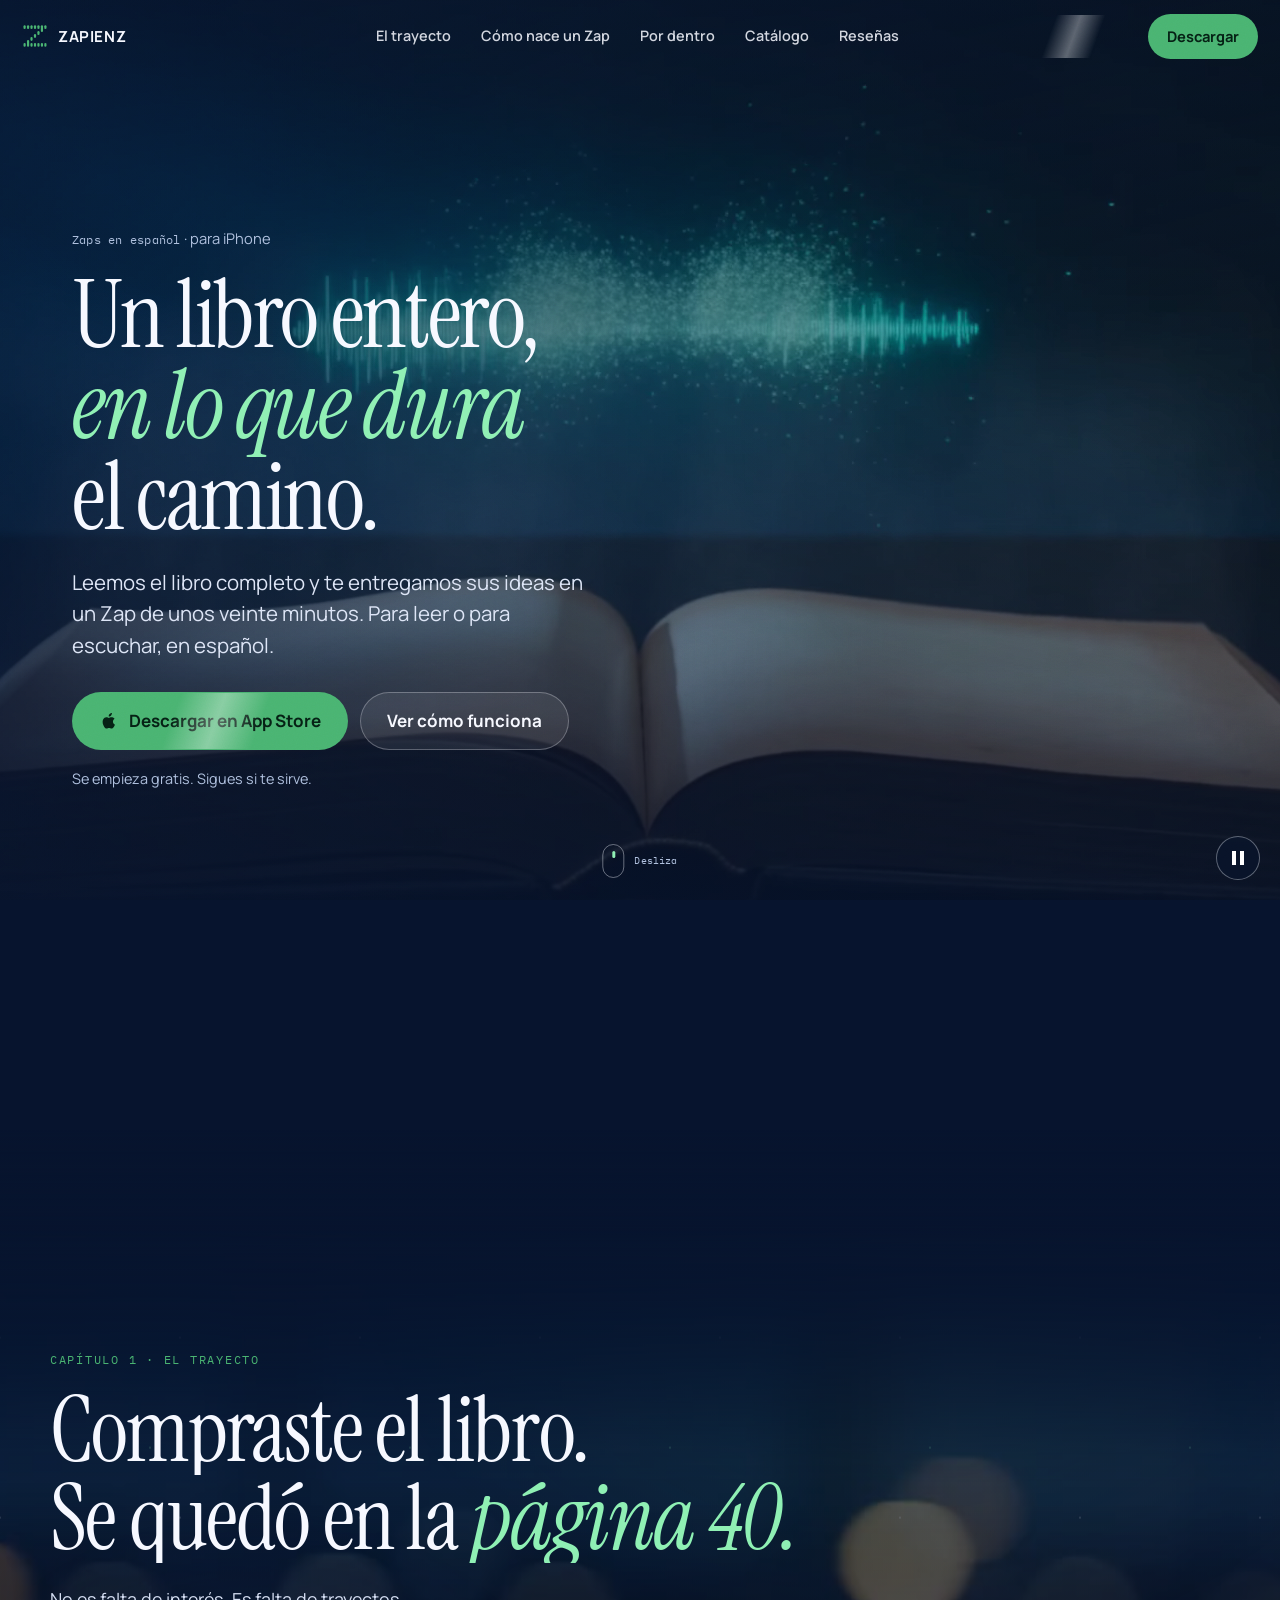
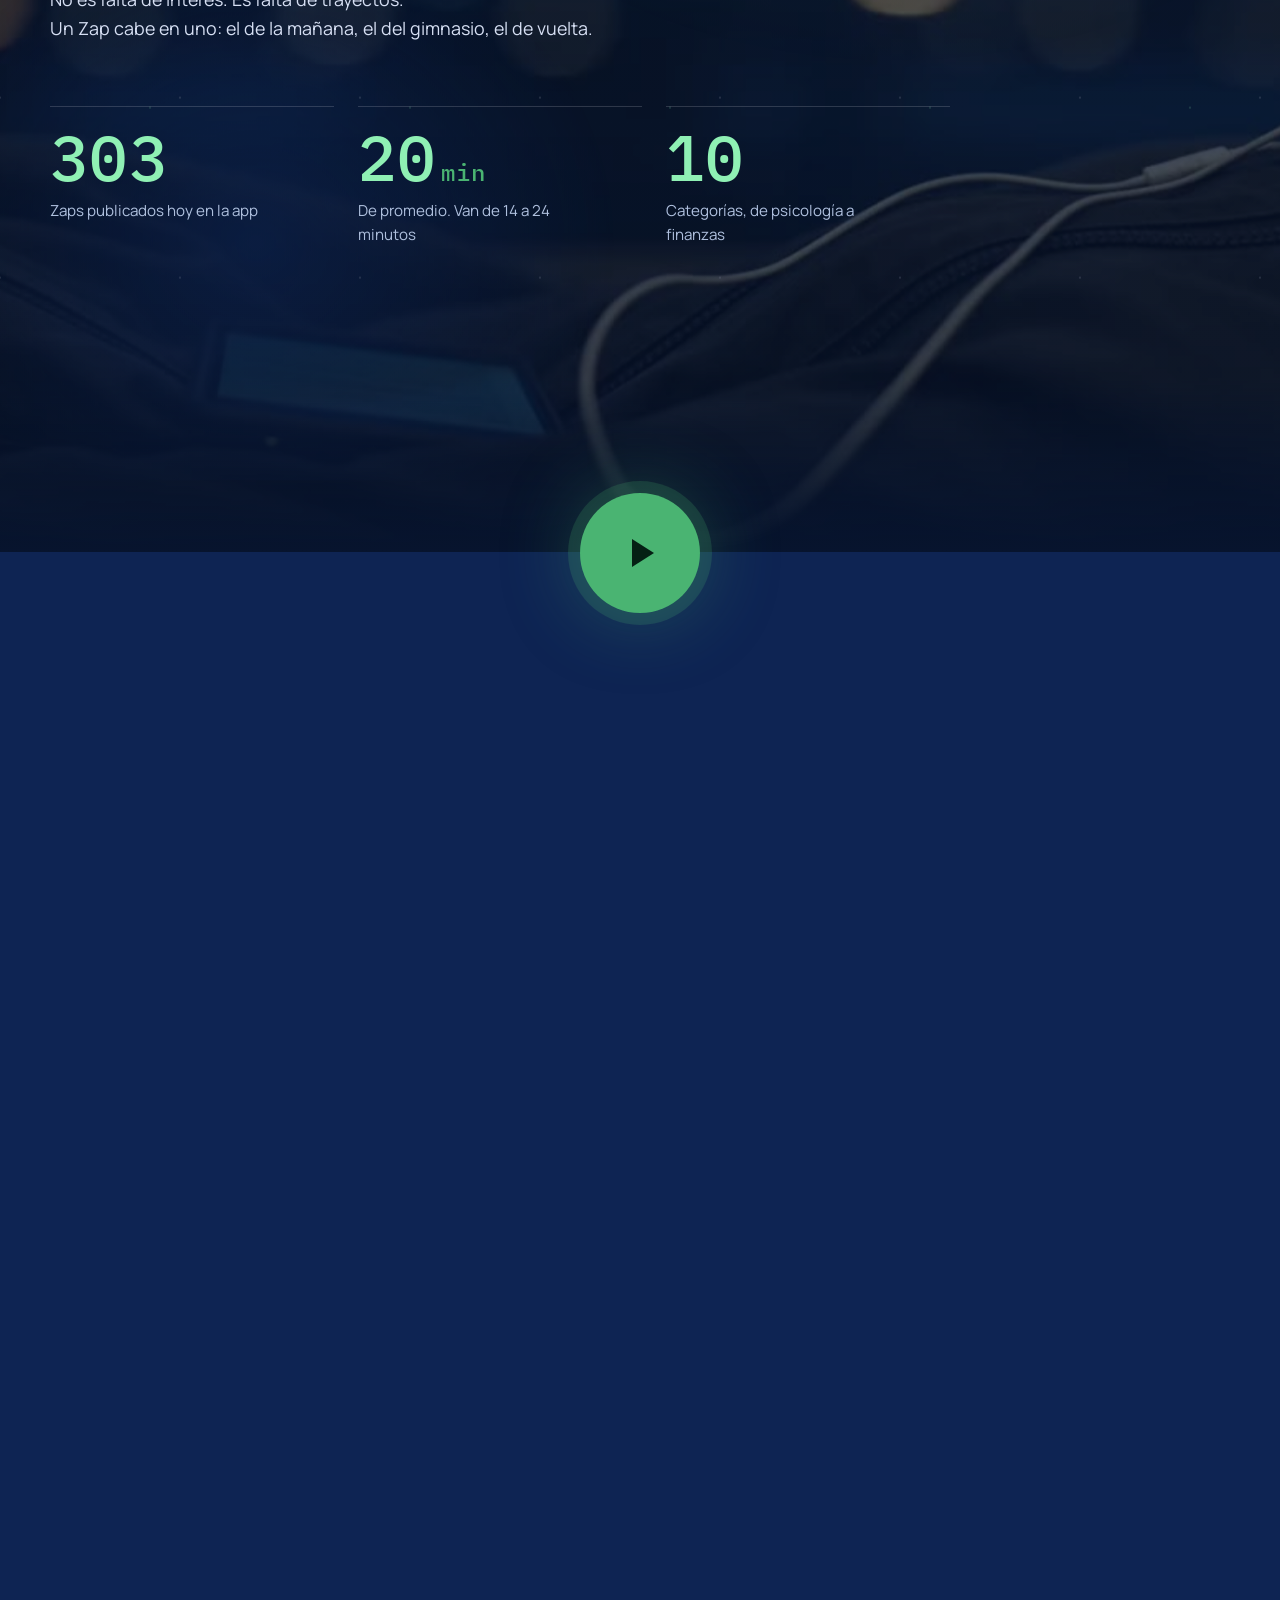
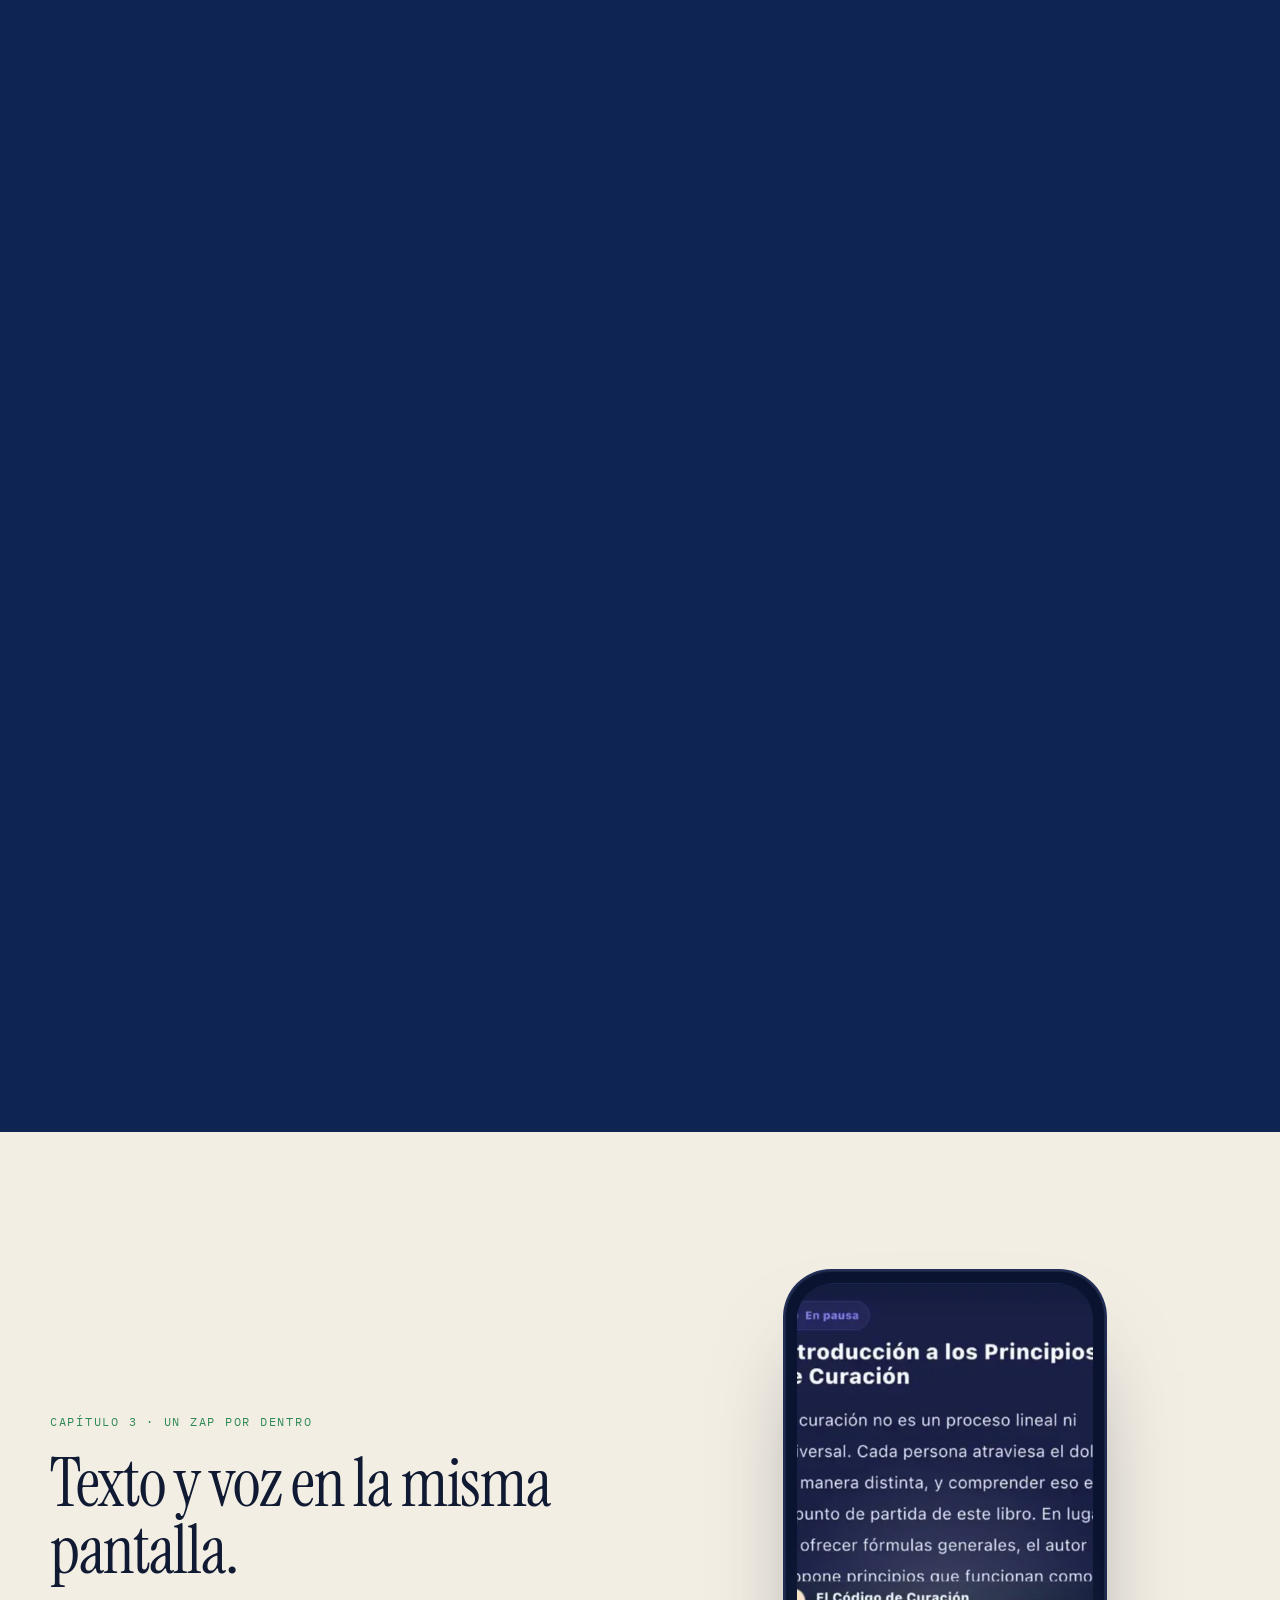
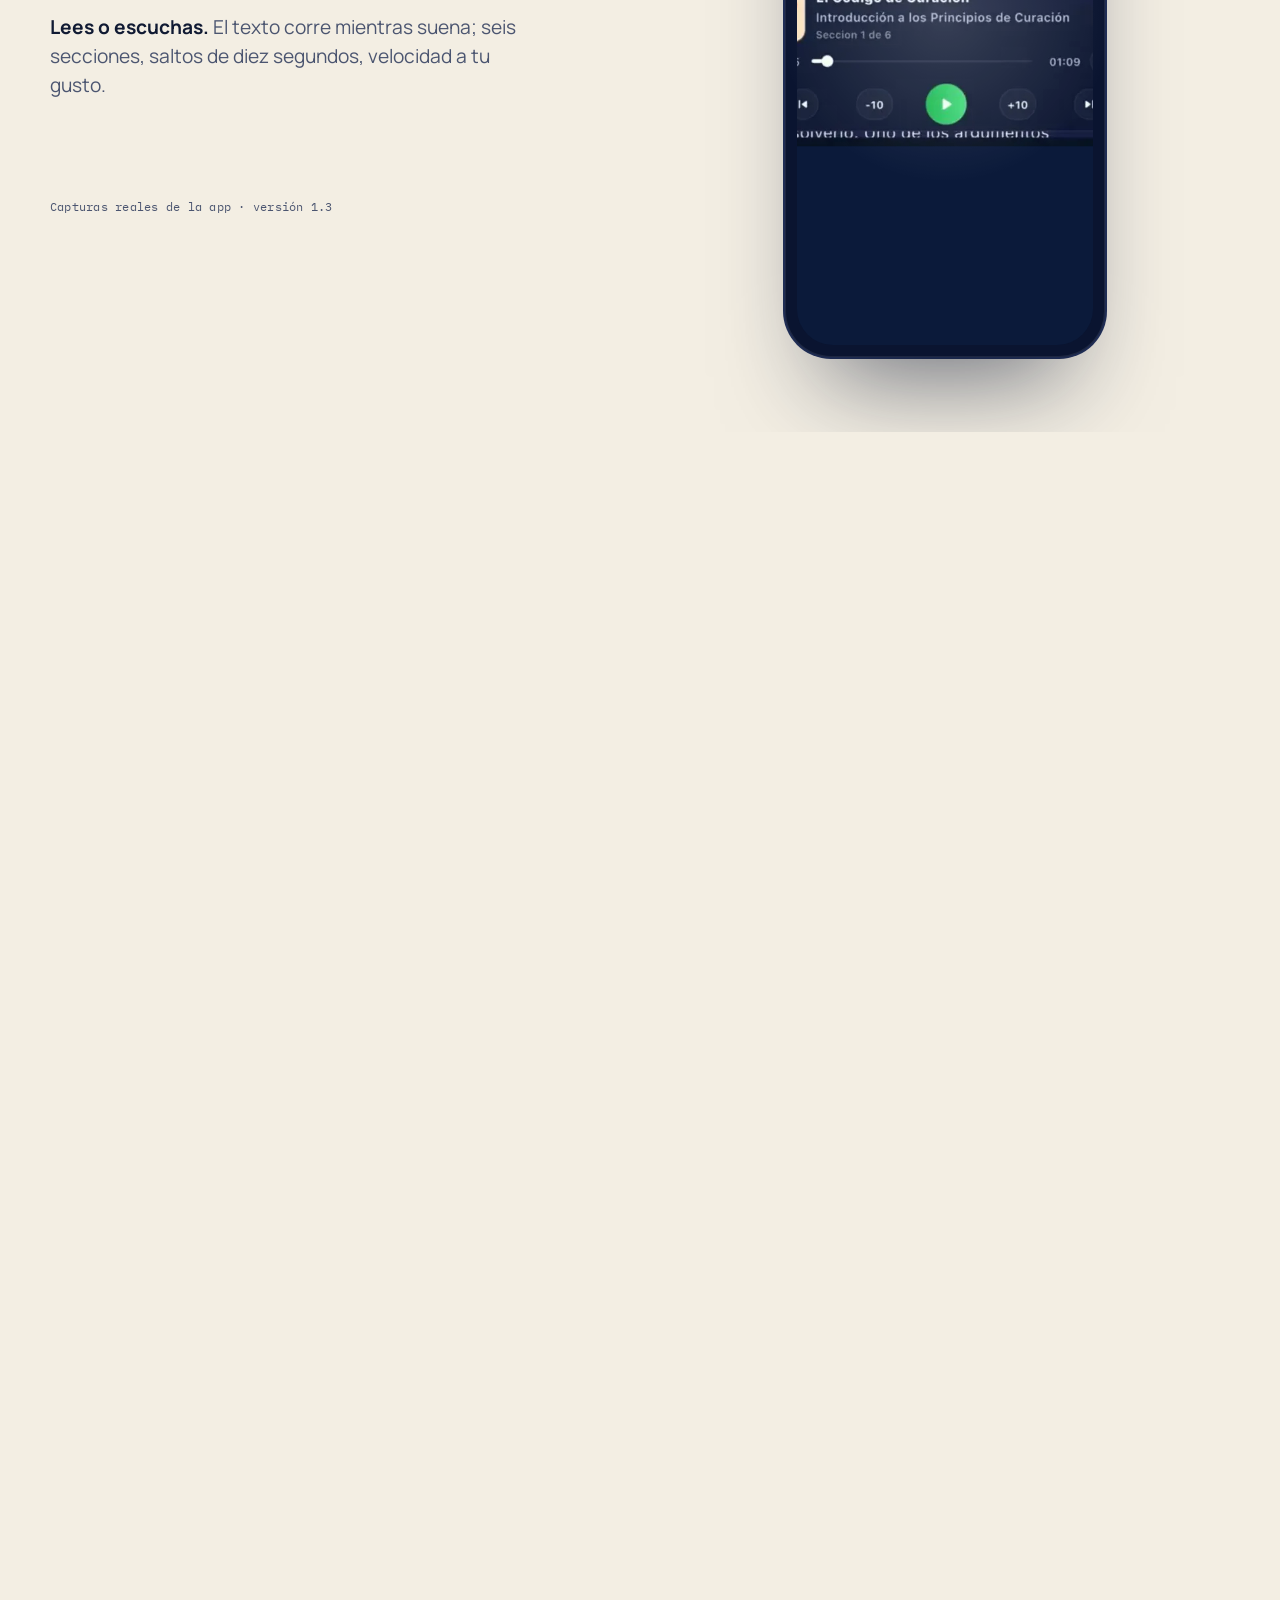
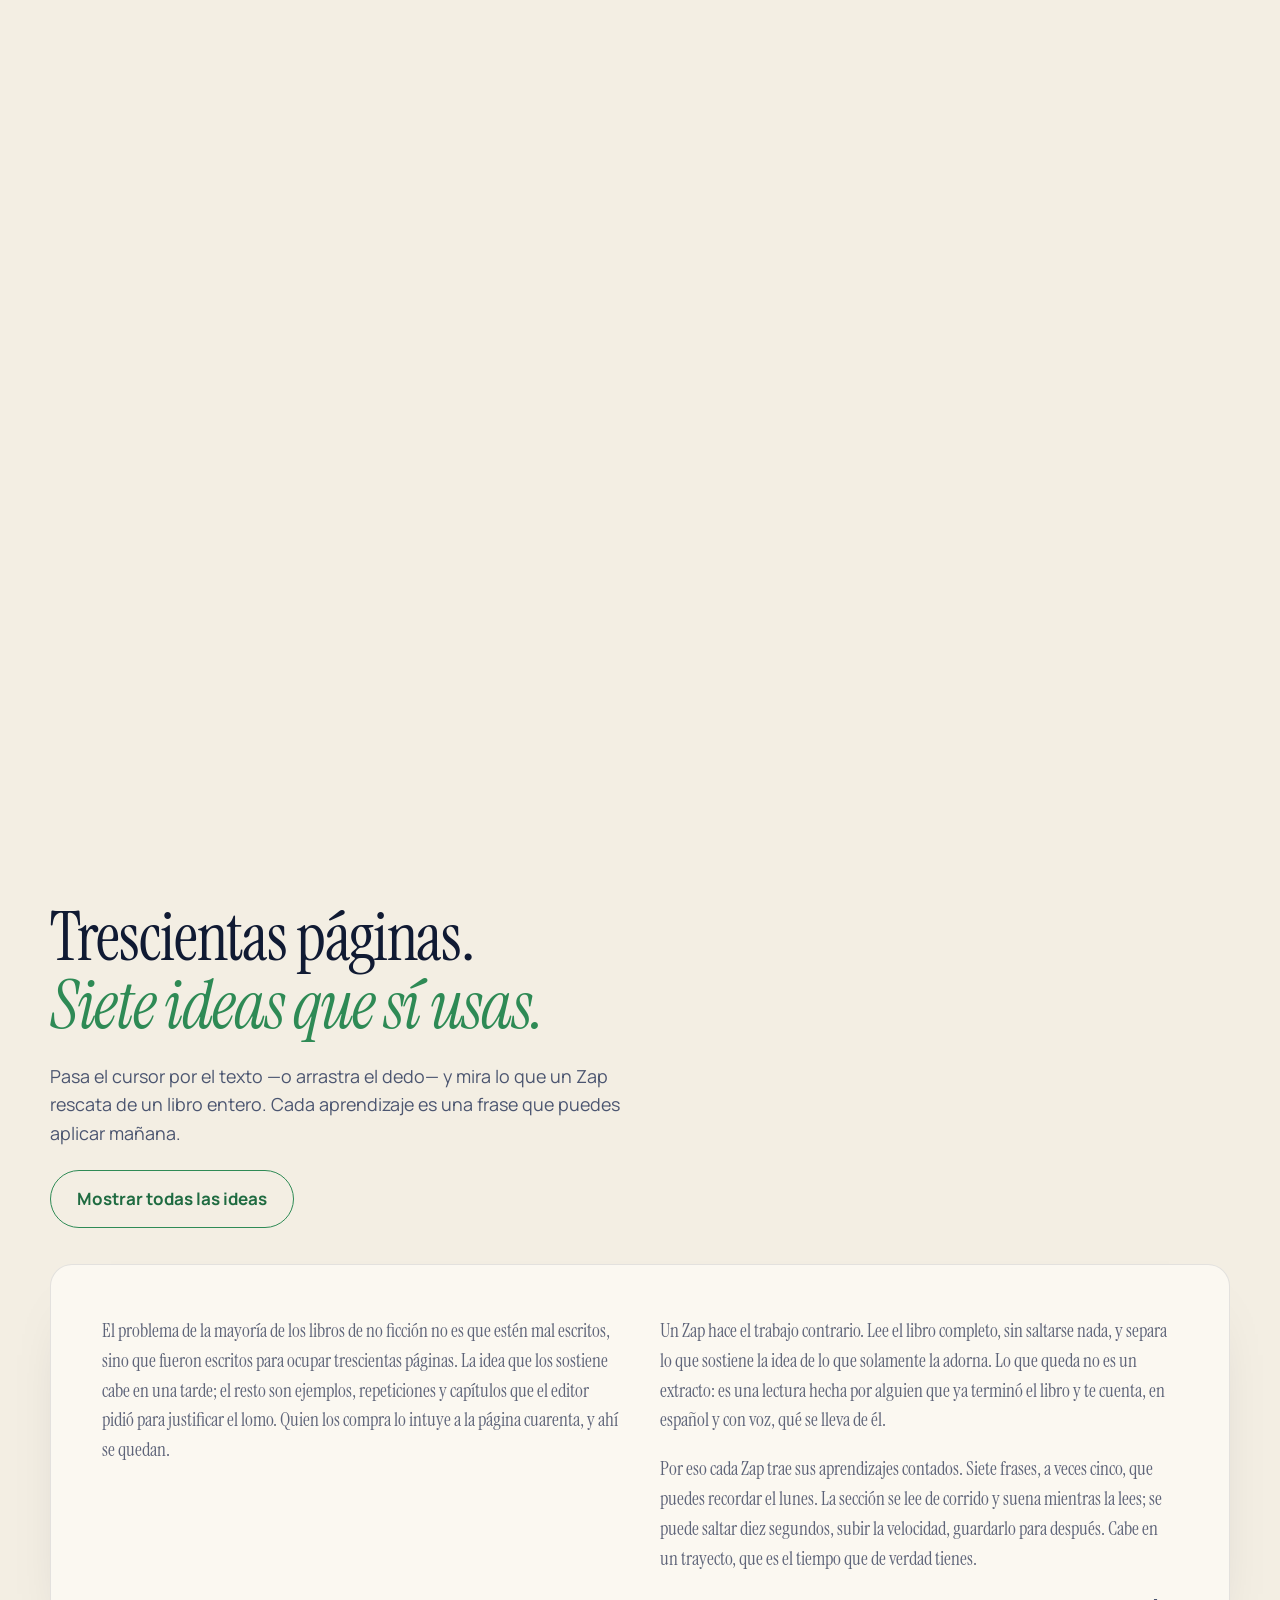
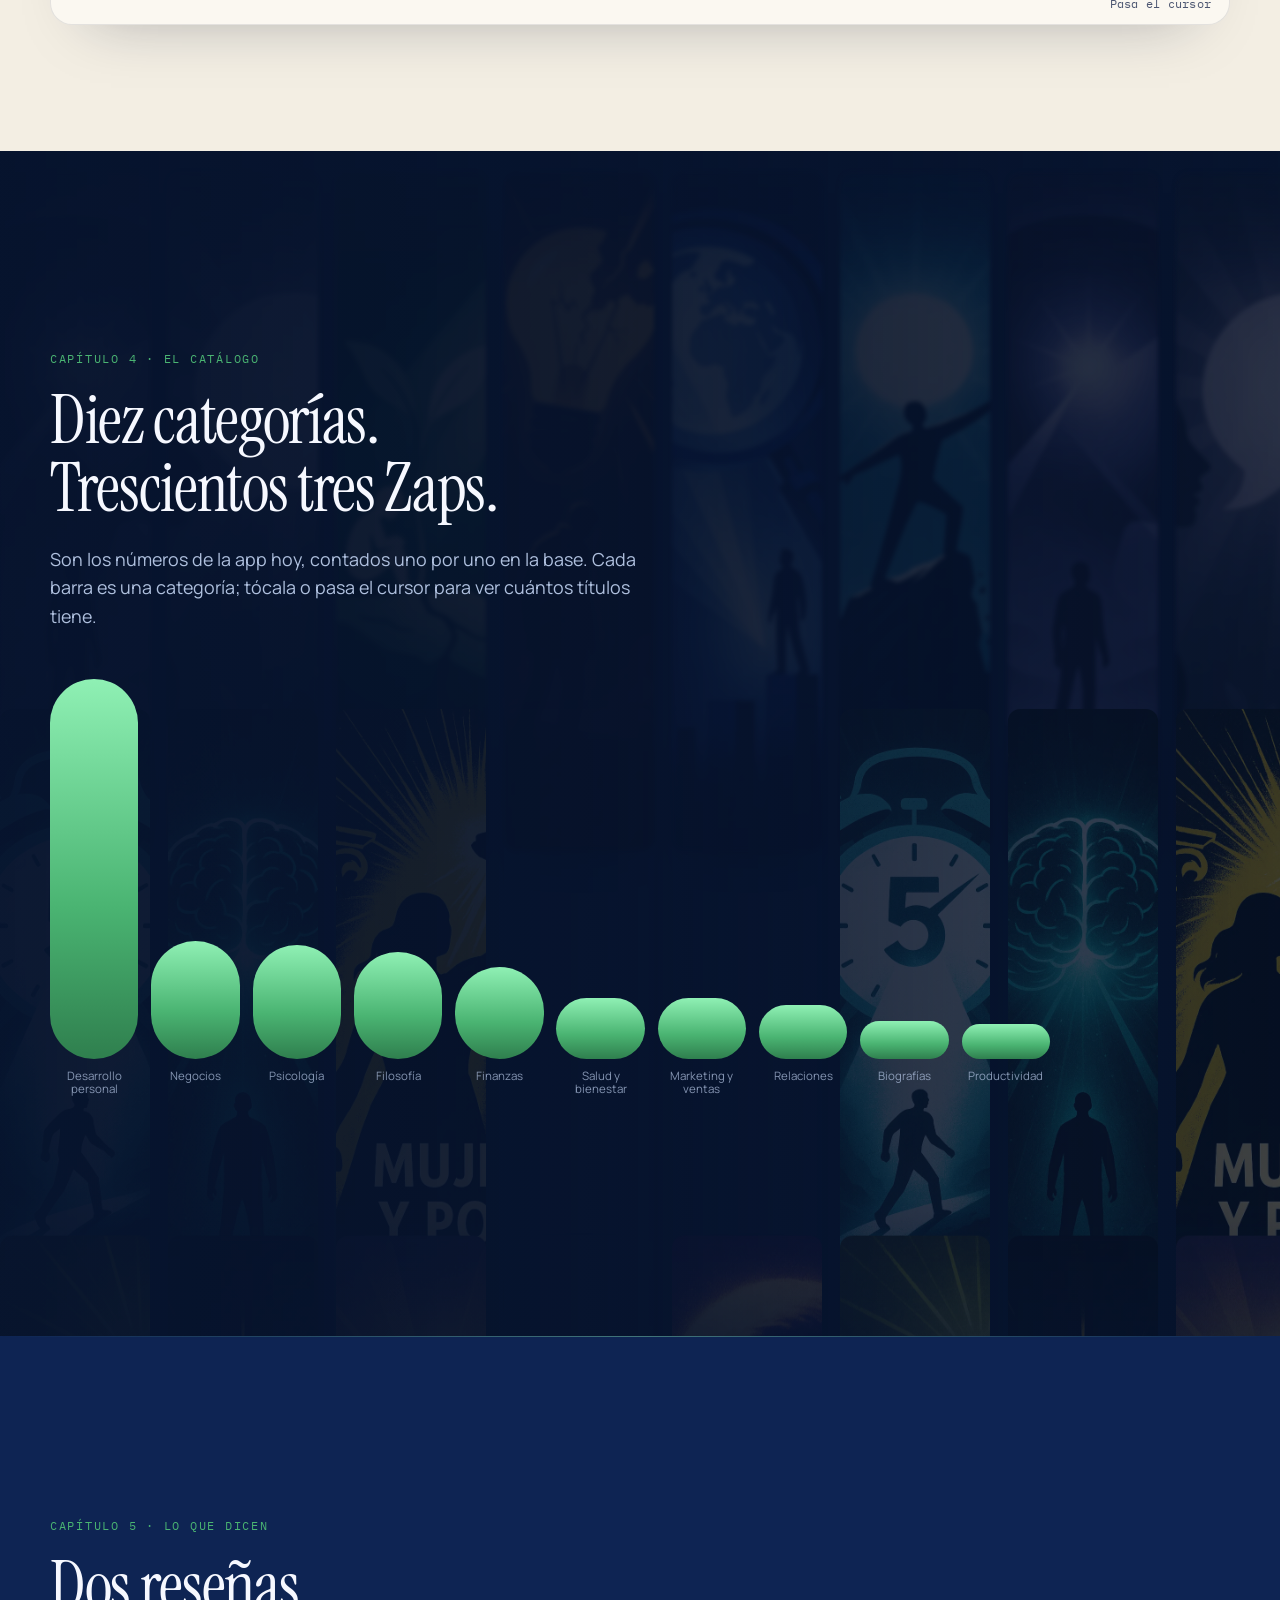
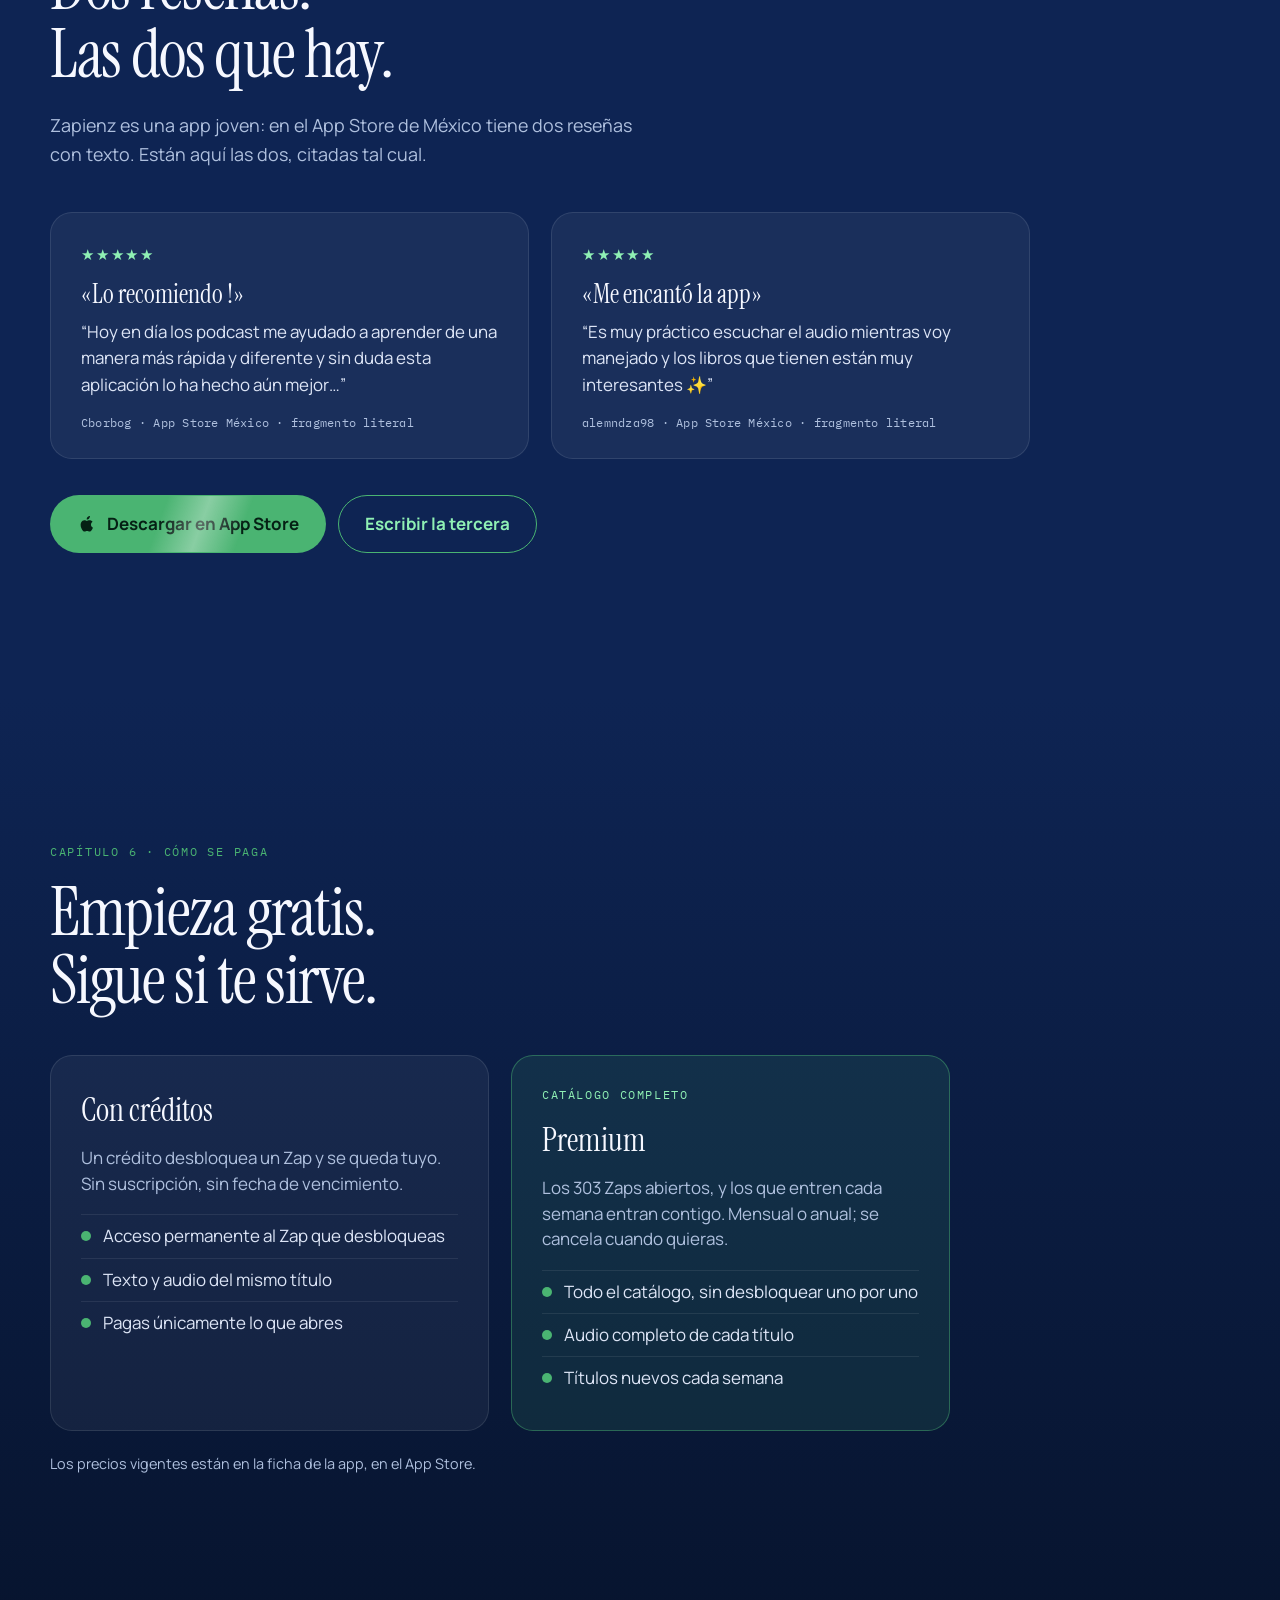
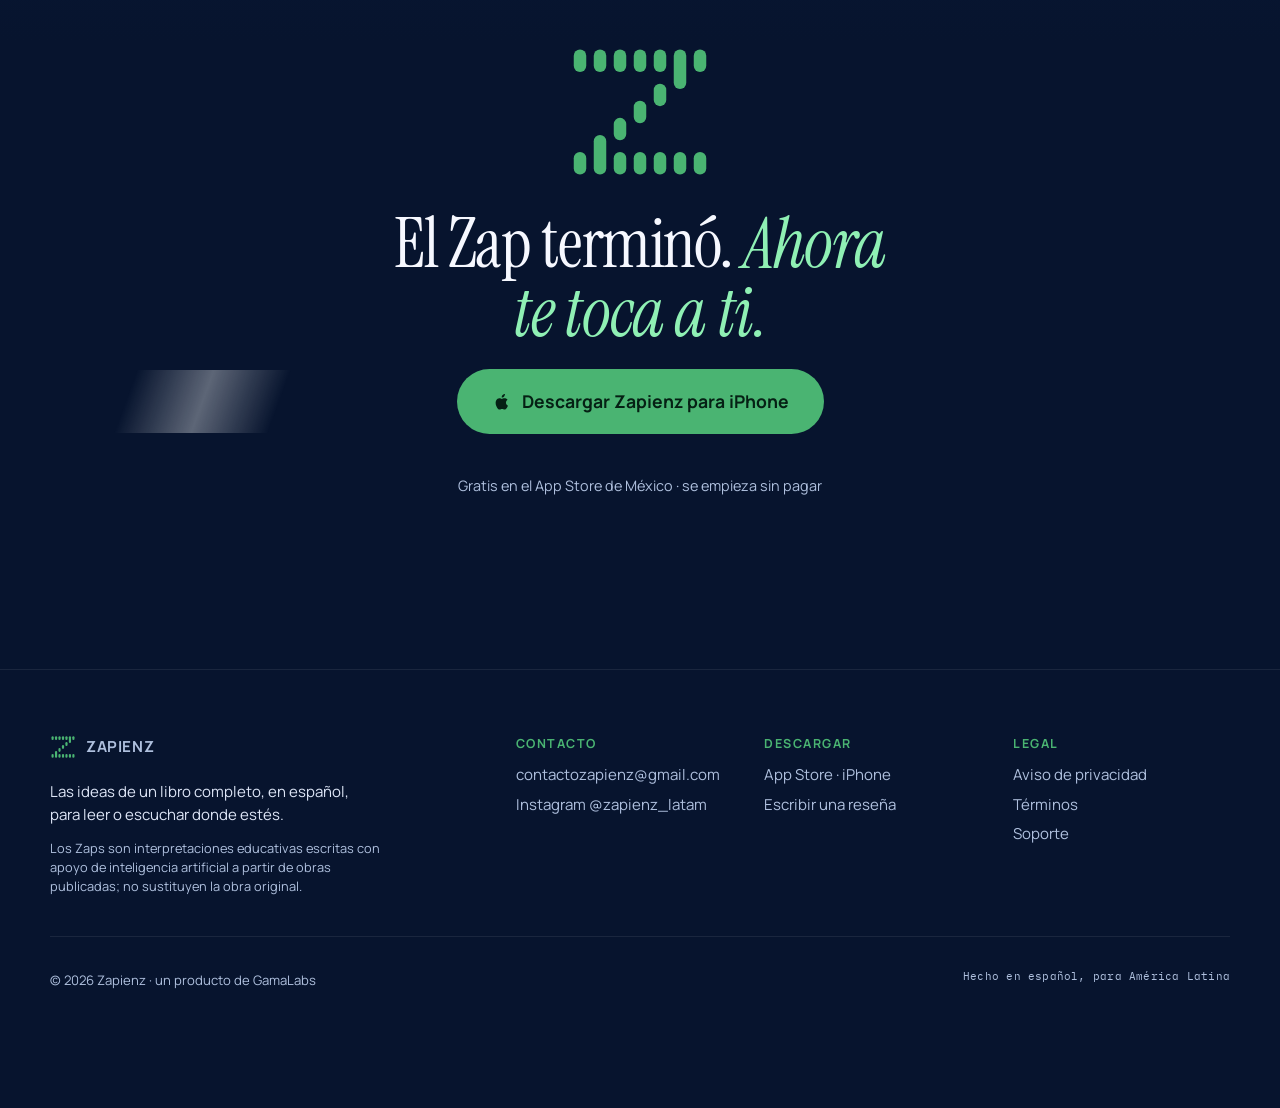
==== commit 60aeb030: "Apuntar el sitio a zapienz.gamalabs.ai Canonical, og:url, sitemap y robots dejan de apuntar a la vis" ====
--- a/index.html
+++ b/index.html
@@ -6,7 +6,7 @@
 <title>Zapienz — Un libro entero en lo que dura el camino</title>
 <meta name="description" content="Zaps en español para leer o escuchar: las ideas de un libro completo en unos veinte minutos. 303 títulos en diez categorías, en tu iPhone.">
 <meta name="theme-color" content="#0E2453">
-<link rel="canonical" href="https://gamalabs26.github.io/zapienz-scroll/">
+<link rel="canonical" href="https://zapienz.gamalabs.ai/">
 <meta name="robots" content="index,follow">
 
 <meta property="og:type" content="website">
@@ -14,15 +14,15 @@
 <meta property="og:locale" content="es_MX">
 <meta property="og:title" content="Zapienz — Un libro entero en lo que dura el camino">
 <meta property="og:description" content="Zaps en español para leer o escuchar: las ideas de un libro completo en unos veinte minutos.">
-<meta property="og:url" content="https://gamalabs26.github.io/zapienz-scroll/">
-<meta property="og:image" content="https://gamalabs26.github.io/zapienz-scroll/assets/img/og.jpg">
+<meta property="og:url" content="https://zapienz.gamalabs.ai/">
+<meta property="og:image" content="https://zapienz.gamalabs.ai/assets/img/og.jpg">
 <meta property="og:image:width" content="1200">
 <meta property="og:image:height" content="630">
 <meta property="og:image:alt" content="Un libro abierto del que sale una onda de audio, con el reproductor de Zapienz en 20:00.">
 <meta name="twitter:card" content="summary_large_image">
 <meta name="twitter:title" content="Zapienz — Un libro entero en lo que dura el camino">
 <meta name="twitter:description" content="Zaps en español para leer o escuchar. 303 títulos, diez categorías, en tu iPhone.">
-<meta name="twitter:image" content="https://gamalabs26.github.io/zapienz-scroll/assets/img/og.jpg">
+<meta name="twitter:image" content="https://zapienz.gamalabs.ai/assets/img/og.jpg">
 
 <link rel="icon" href="assets/img/favicon.svg" type="image/svg+xml">
 <link rel="apple-touch-icon" href="assets/img/icon-180.png">
@@ -43,7 +43,7 @@
   "applicationCategory": "EducationApplication",
   "operatingSystem": "iOS",
   "inLanguage": "es",
-  "url": "https://gamalabs26.github.io/zapienz-scroll/",
+  "url": "https://zapienz.gamalabs.ai/",
   "description": "Zaps en español: las ideas de un libro completo para leer o escuchar en unos veinte minutos.",
   "author": { "@type": "Organization", "name": "GamaLabs" },
   "email": "contactozapienz@gmail.com",
--- a/assets/css/site.css
+++ b/assets/css/site.css
@@ -98,7 +98,7 @@
 
 /* entrada del hero */
 [data-anim]{opacity:0;transform:translateY(22px);filter:blur(8px)}
-.cargado [data-anim]{animation:entra 1s var(--ease) forwards;animation-delay:var(--retraso,0s)}
+.cargado [data-anim]{animation:entra .8s var(--ease) forwards;animation-delay:var(--retraso,0s)}
 @keyframes entra{to{opacity:1;transform:none;filter:blur(0)}}
 
 /* ═══════════ 2 · TRAYECTO ═══════════ */
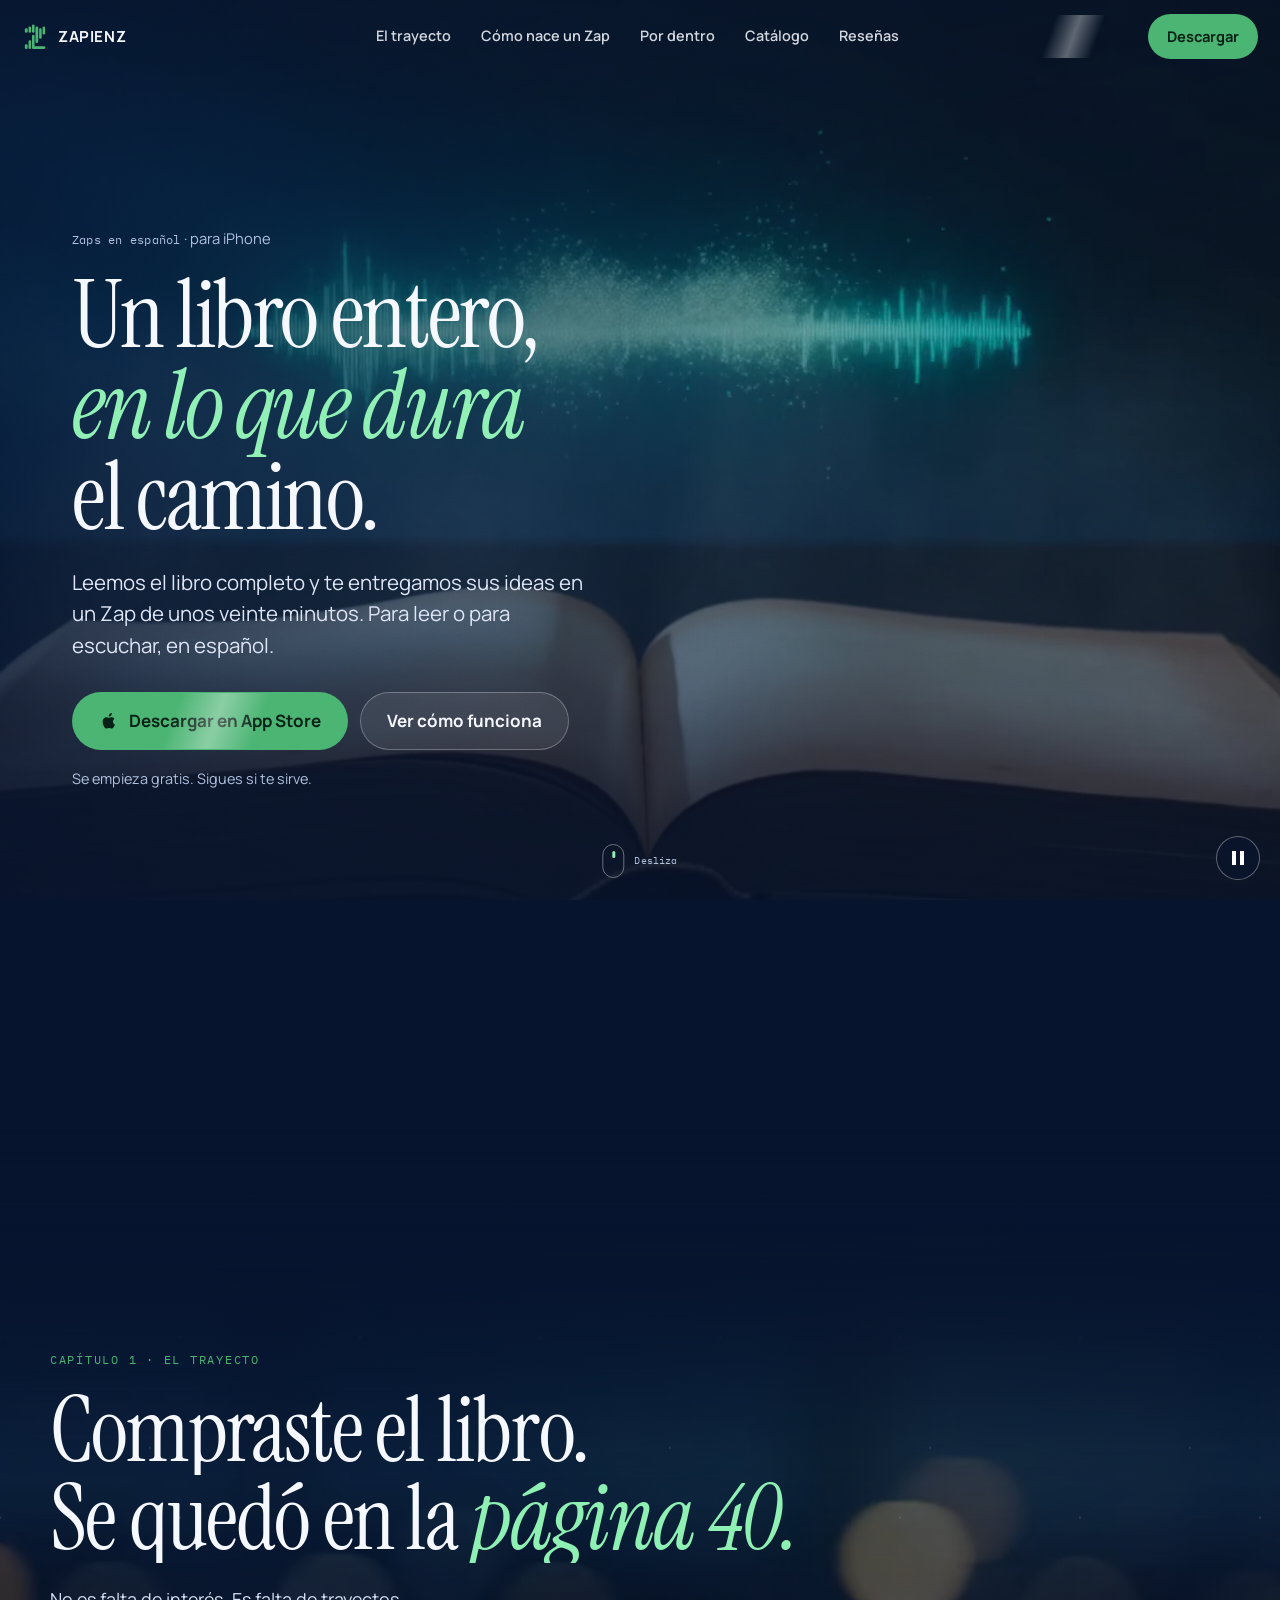
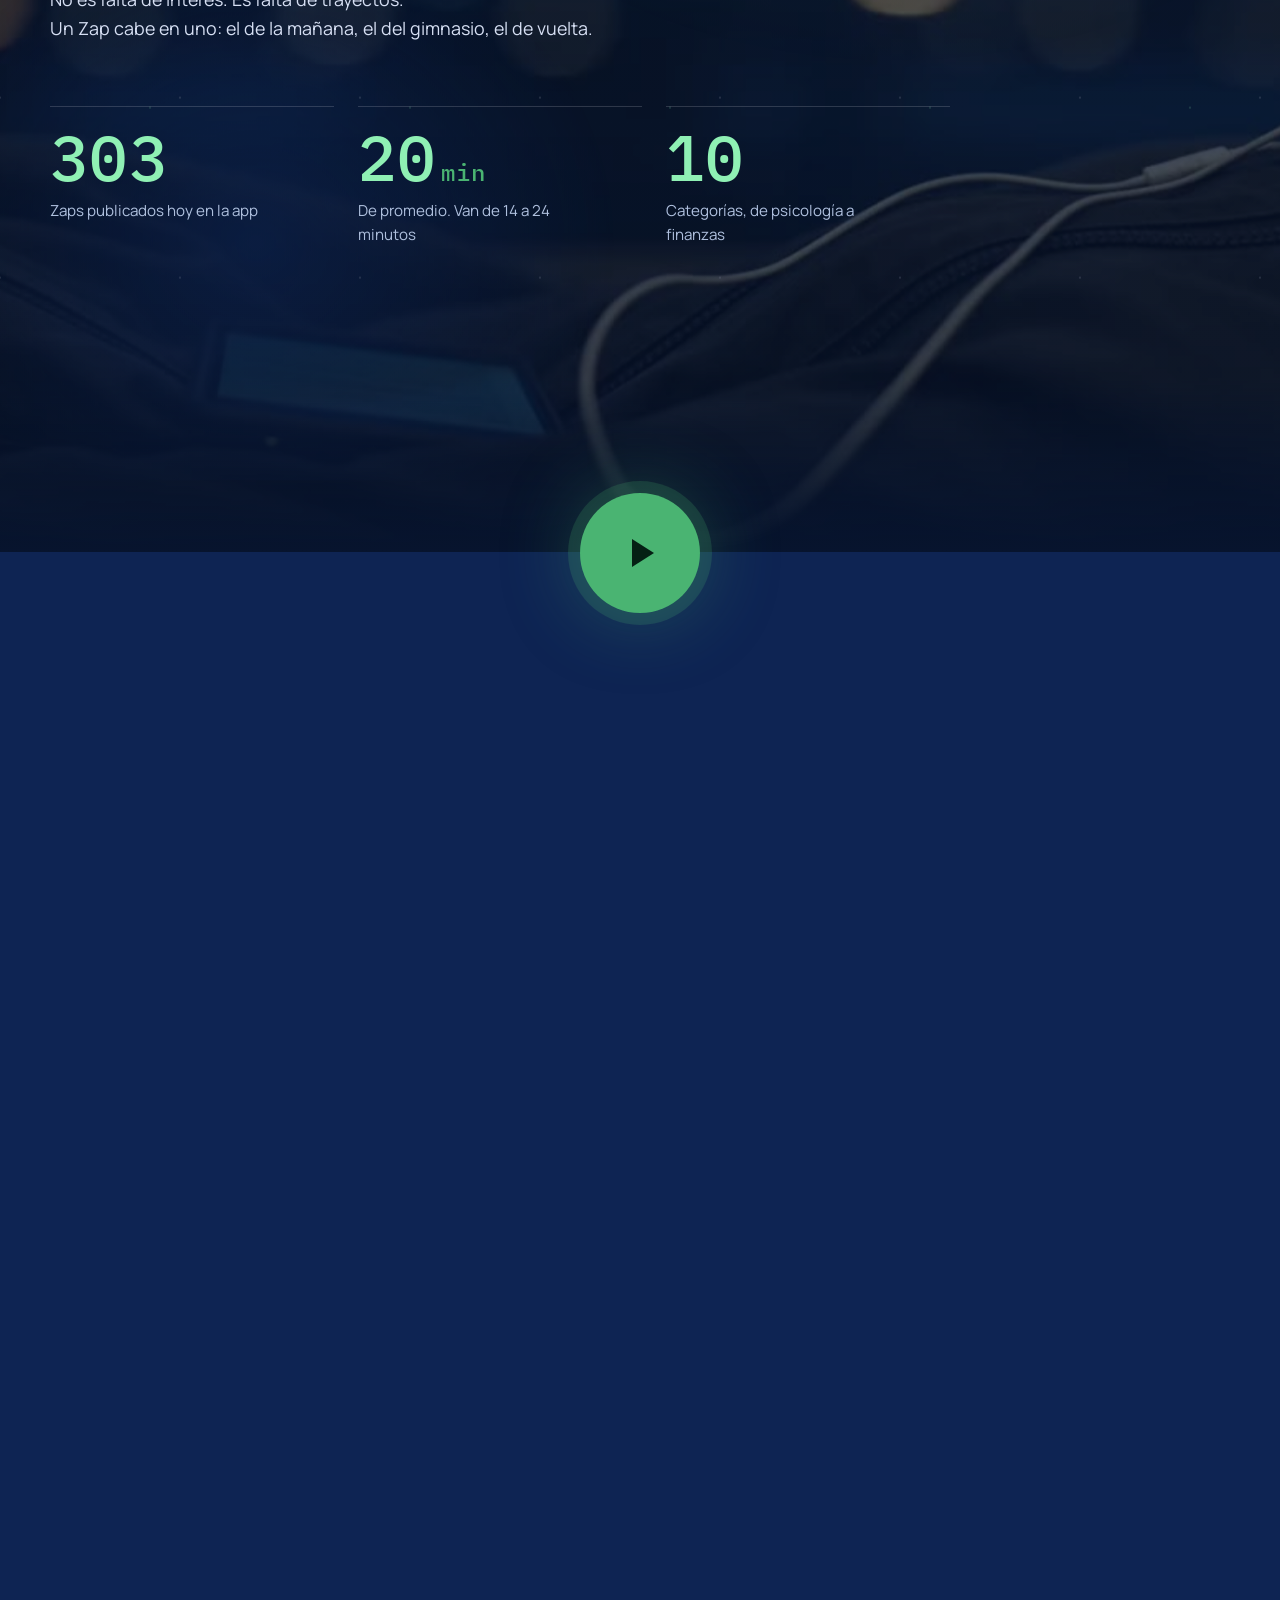
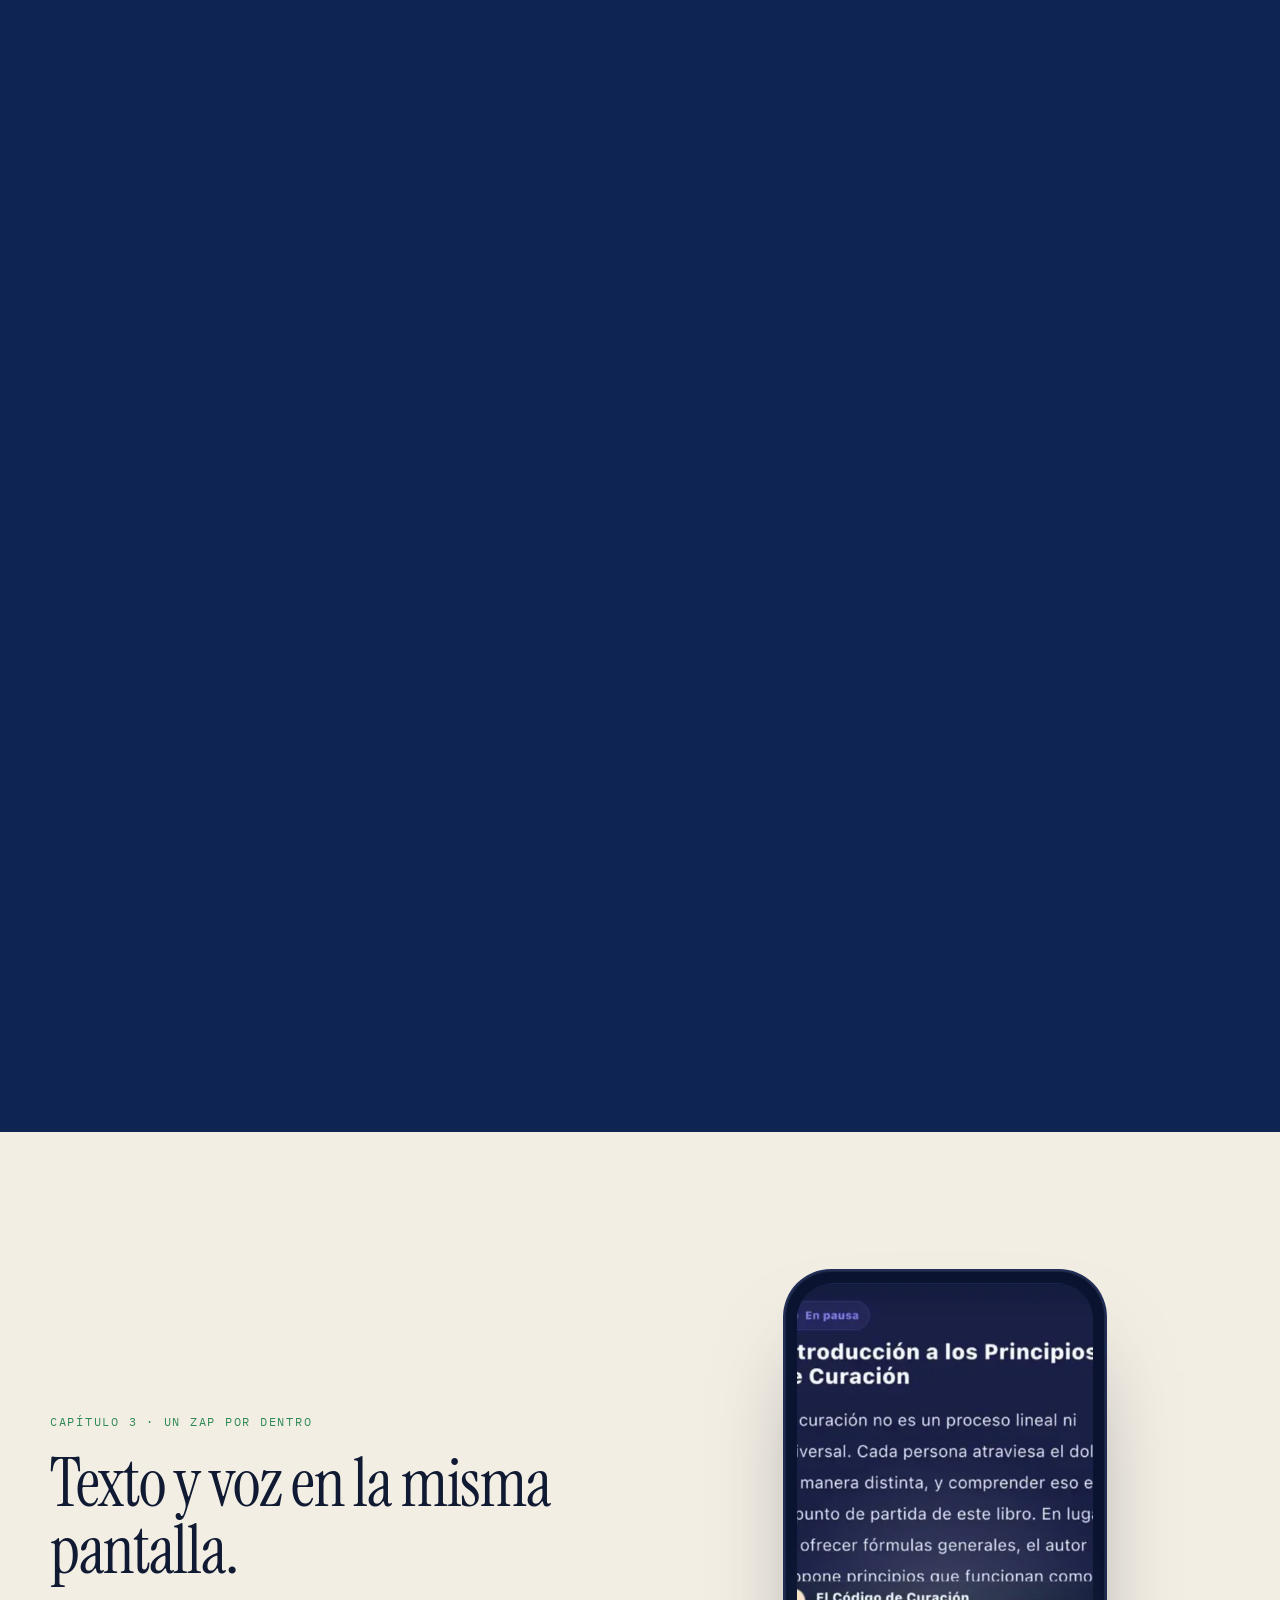
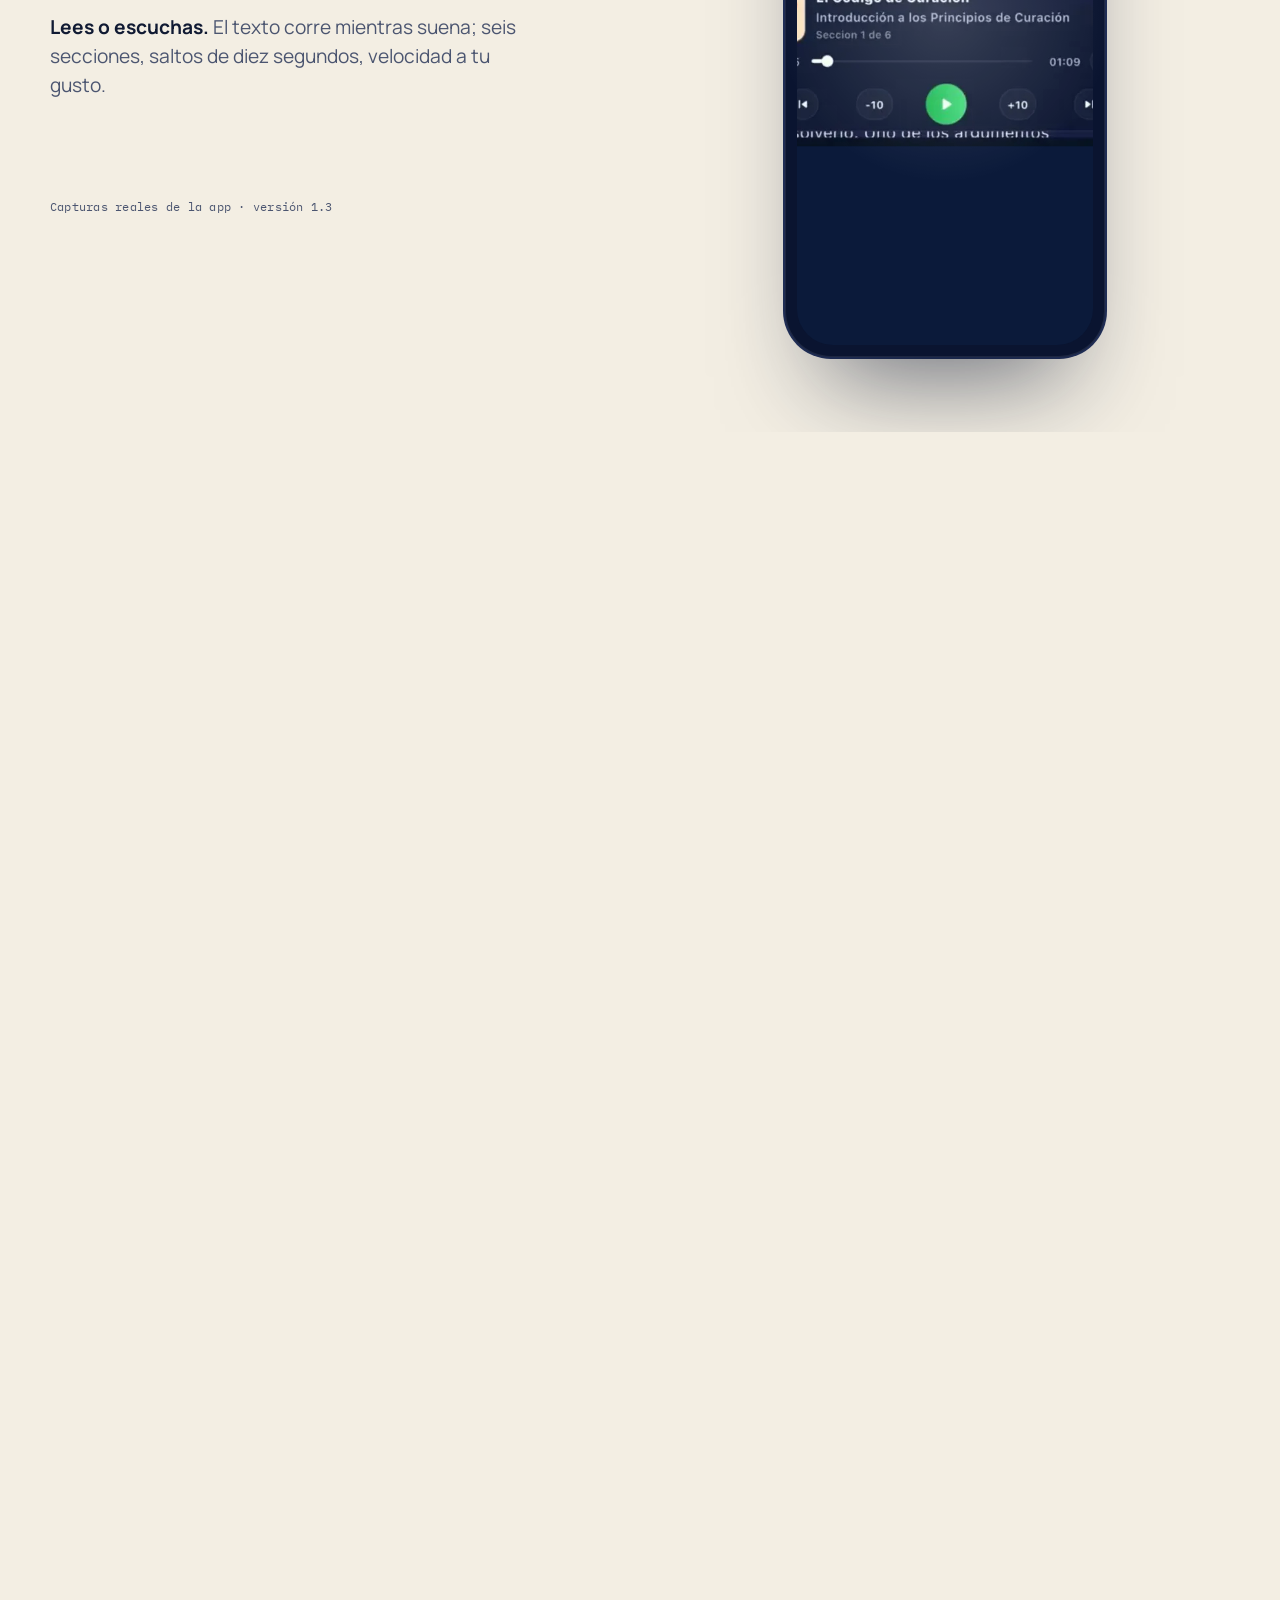
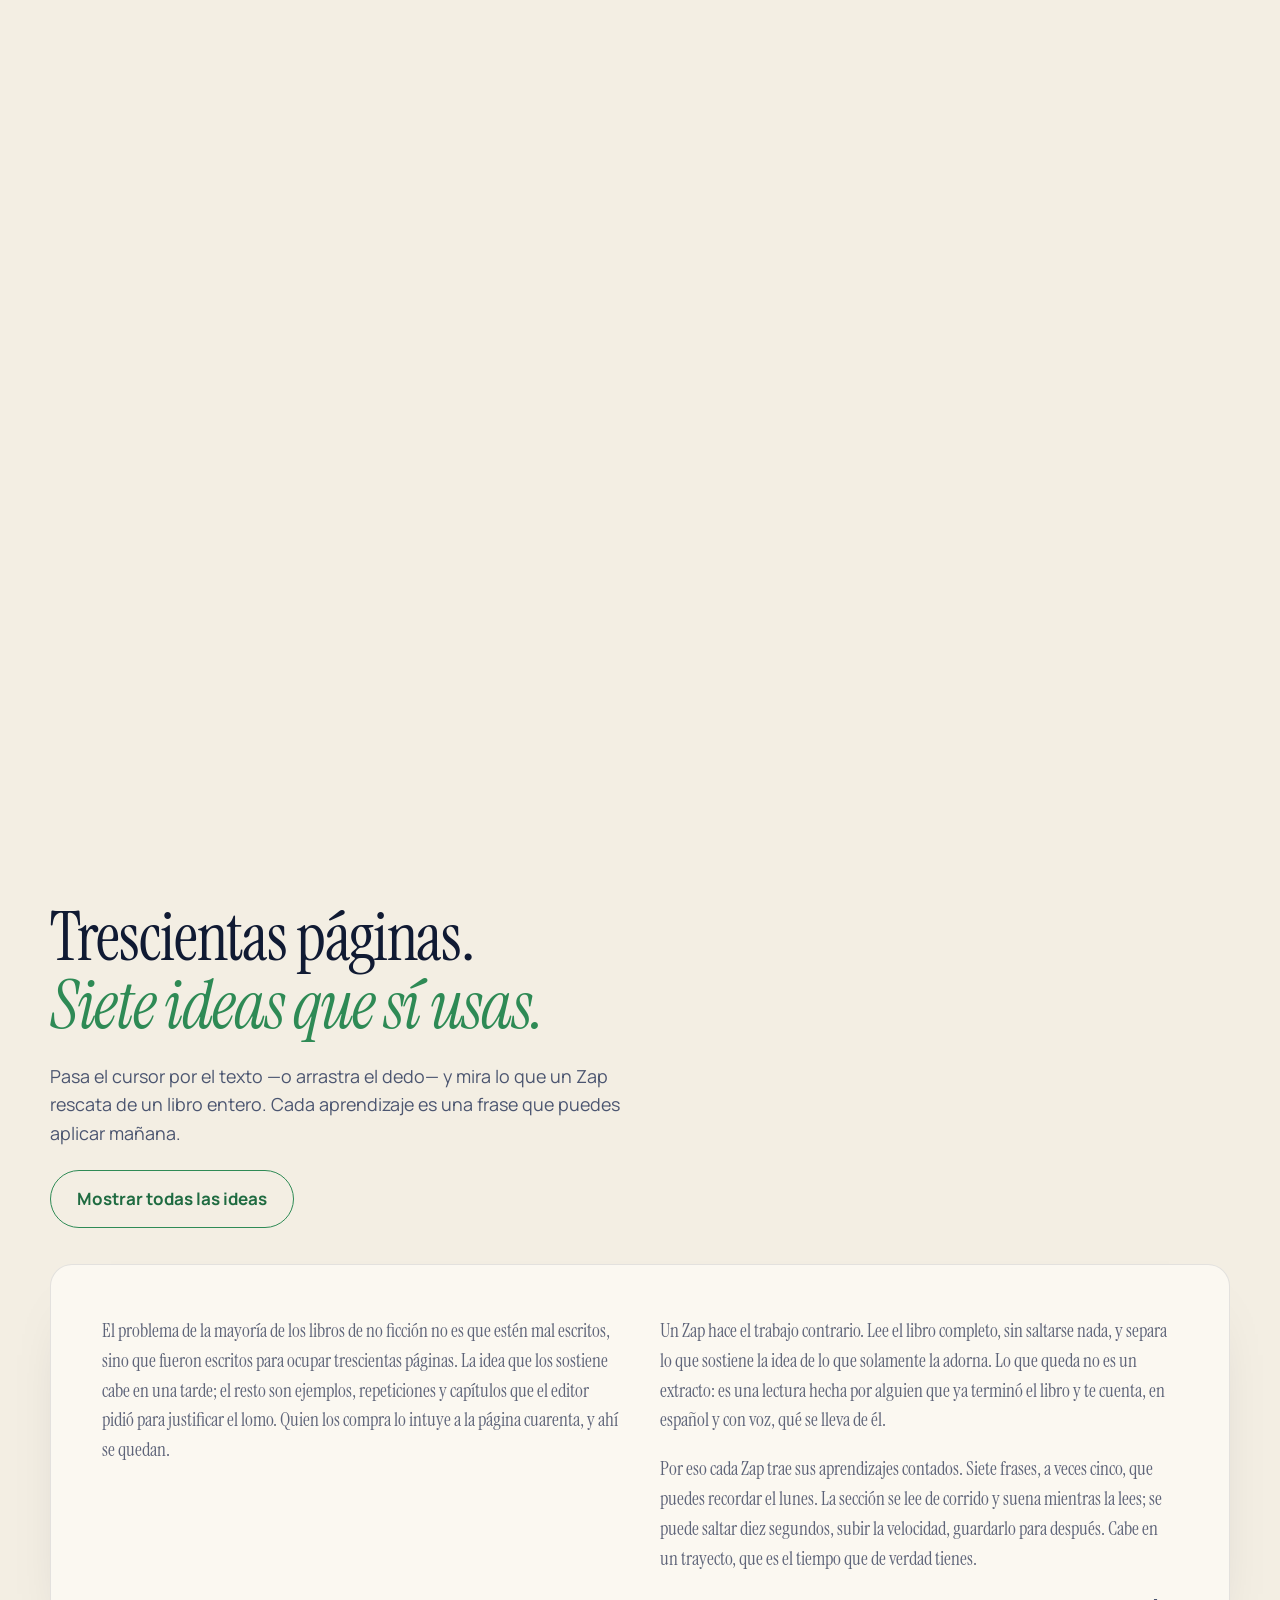
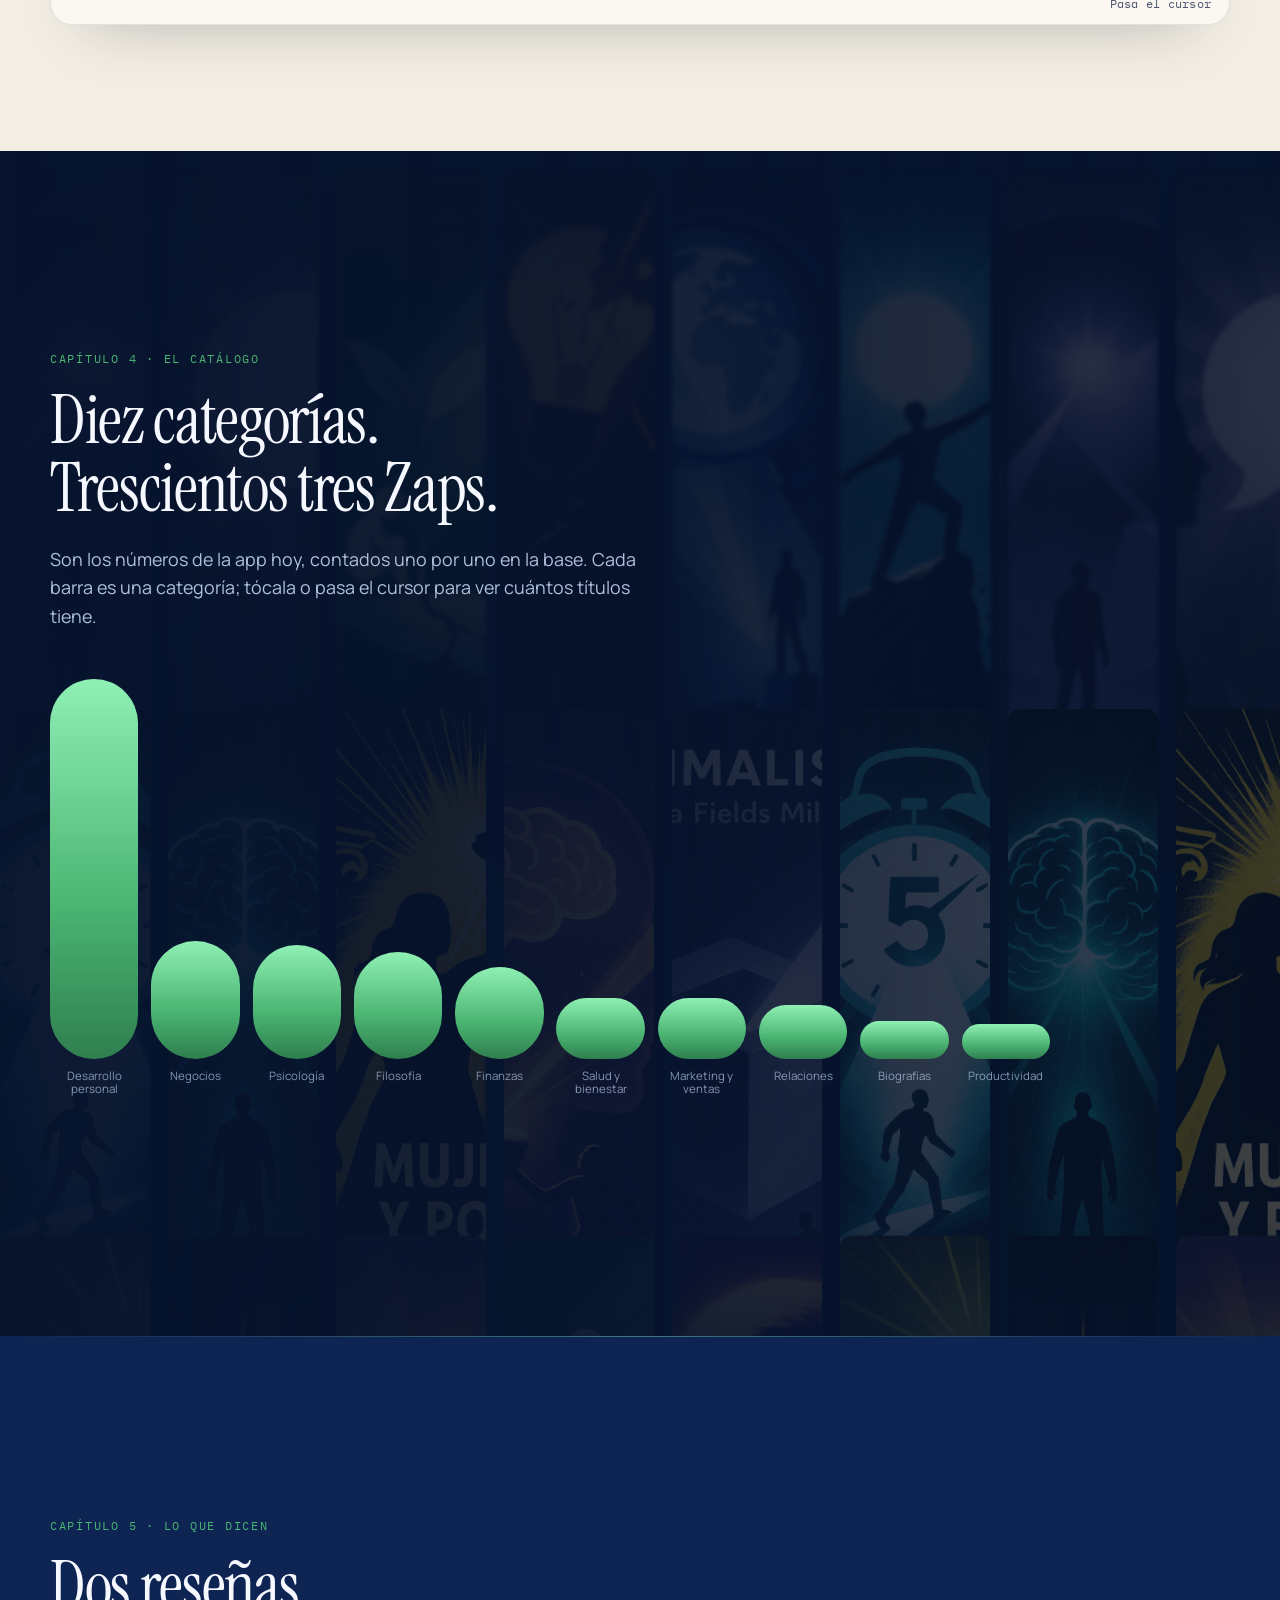
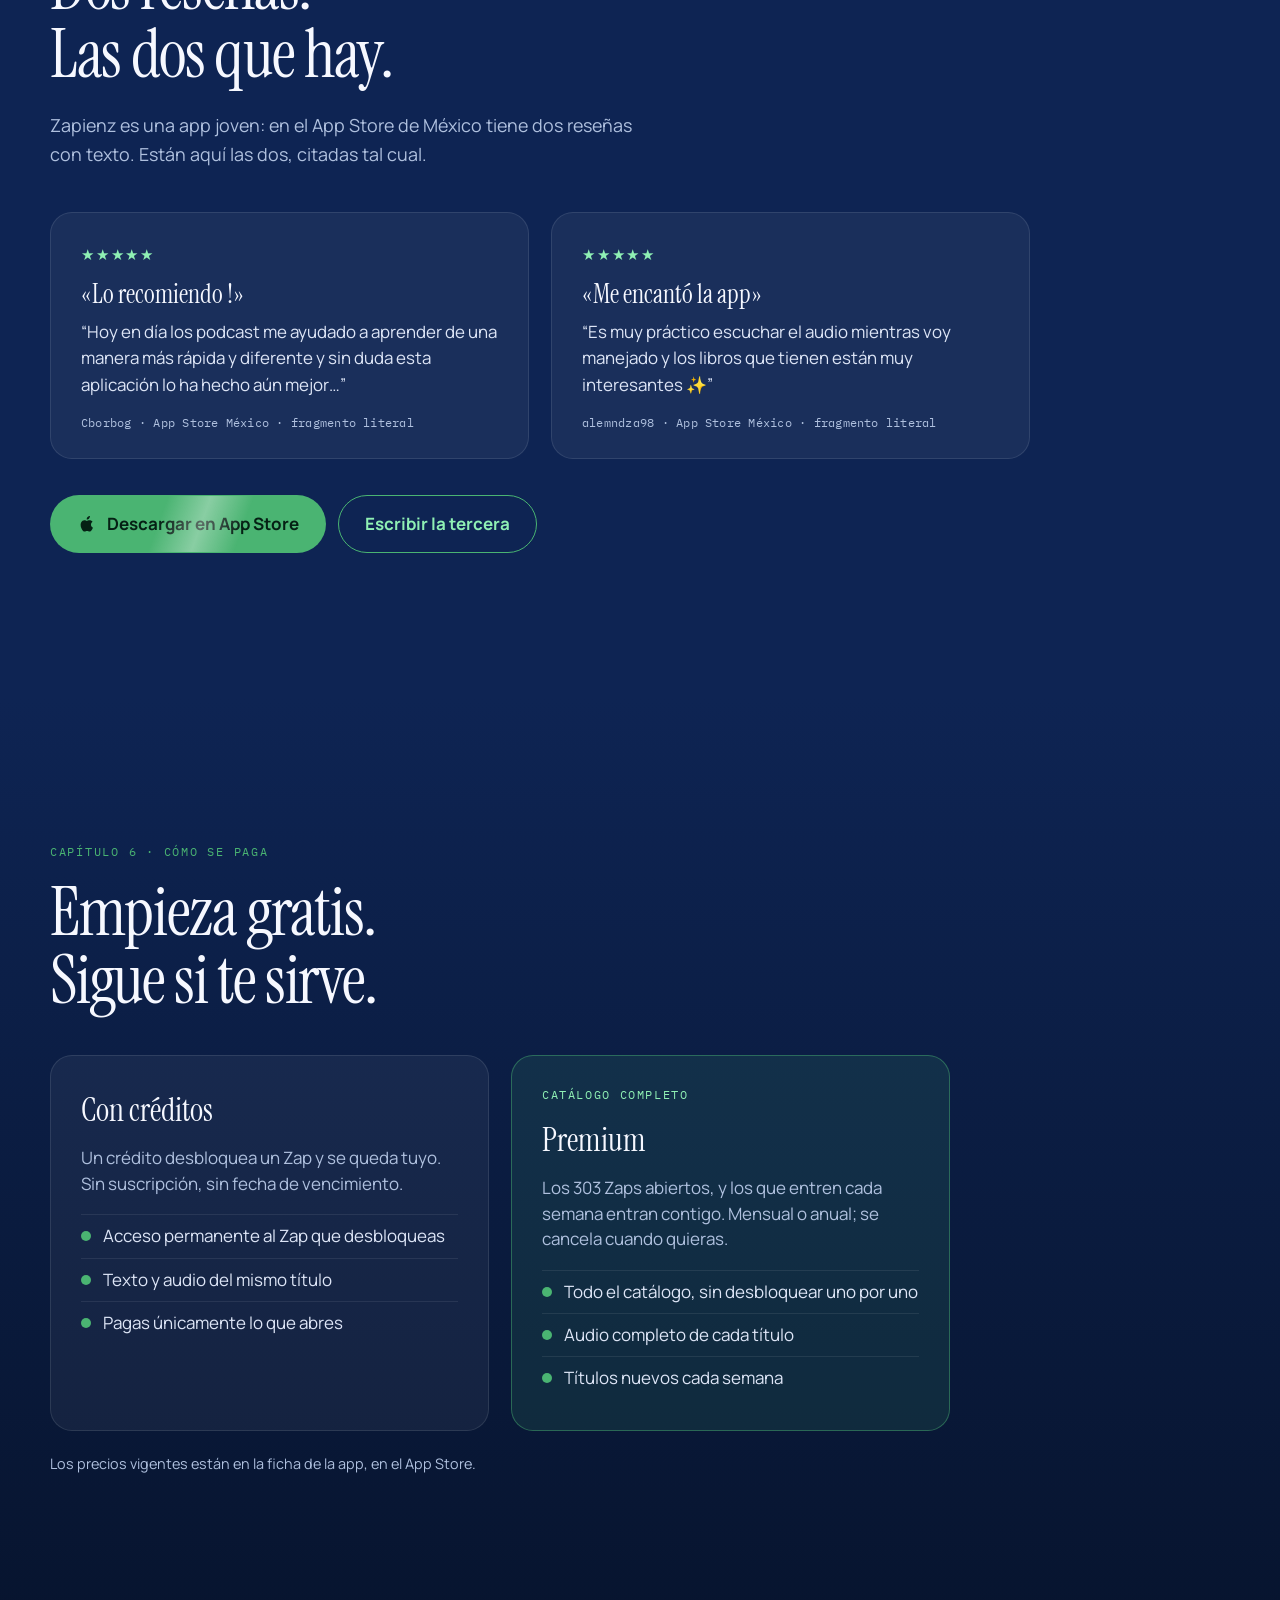
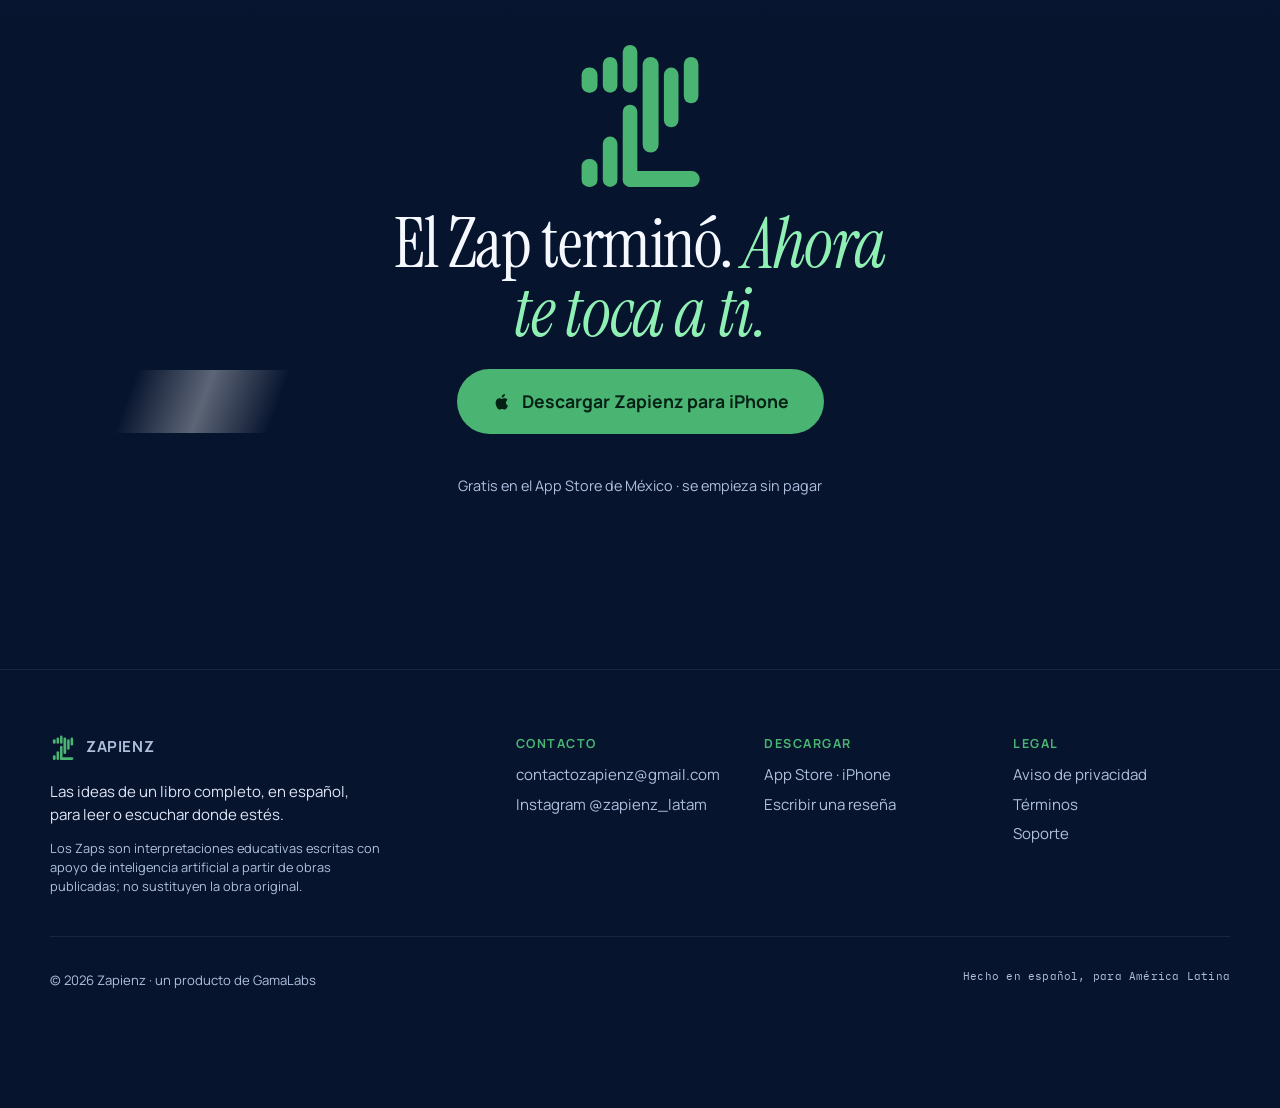
==== commit 98b4b88b: "Usar el logo oficial de Zapienz en la marca y en el icono de pestana El simbolo del sitio era una "Z" ====
--- a/index.html
+++ b/index.html
@@ -60,15 +60,18 @@
 <a class="saltar" href="#contenido">Saltar al contenido</a>
 
 <svg width="0" height="0" style="position:absolute" aria-hidden="true">
-  <symbol id="marca-z" viewBox="0 0 120 120">
+  <symbol id="marca-z" viewBox="-6.5 0 113 113">
     <g fill="currentColor">
-      <rect class="zbar" data-col="0" x="7" y="10" width="10" height="18" rx="5"/><rect class="zbar" data-col="0" x="7" y="92" width="10" height="18" rx="5"/>
-      <rect class="zbar" data-col="1" x="23" y="10" width="10" height="18" rx="5"/><rect class="zbar" data-col="1" x="23" y="78.33" width="10" height="31.67" rx="5"/>
-      <rect class="zbar" data-col="2" x="39" y="10" width="10" height="18" rx="5"/><rect class="zbar" data-col="2" x="39" y="64.67" width="10" height="18" rx="5"/><rect class="zbar" data-col="2" x="39" y="92" width="10" height="18" rx="5"/>
-      <rect class="zbar" data-col="3" x="55" y="10" width="10" height="18" rx="5"/><rect class="zbar" data-col="3" x="55" y="51" width="10" height="18" rx="5"/><rect class="zbar" data-col="3" x="55" y="92" width="10" height="18" rx="5"/>
-      <rect class="zbar" data-col="4" x="71" y="10" width="10" height="18" rx="5"/><rect class="zbar" data-col="4" x="71" y="37.33" width="10" height="18" rx="5"/><rect class="zbar" data-col="4" x="71" y="92" width="10" height="18" rx="5"/>
-      <rect class="zbar" data-col="5" x="87" y="10" width="10" height="31.67" rx="5"/><rect class="zbar" data-col="5" x="87" y="92" width="10" height="18" rx="5"/>
-      <rect class="zbar" data-col="6" x="103" y="10" width="10" height="18" rx="5"/><rect class="zbar" data-col="6" x="103" y="92" width="10" height="18" rx="5"/>
+      <rect class="zbar" data-col="0" x="6" y="23" width="12" height="19" rx="5.5"/>
+      <rect class="zbar" data-col="1" x="22" y="15" width="11" height="27" rx="5.5"/>
+      <rect class="zbar" data-col="2" x="37" y="6" width="11" height="36" rx="5.5"/>
+      <rect class="zbar" data-col="3" x="52" y="15" width="12" height="72" rx="6"/>
+      <rect class="zbar" data-col="4" x="68" y="23" width="11" height="45" rx="5.5"/>
+      <rect class="zbar" data-col="5" x="83" y="15" width="11" height="35" rx="5.5"/>
+      <rect x="6" y="92" width="12" height="21" rx="5.5"/>
+      <rect x="22" y="75" width="11" height="38" rx="5.5"/>
+      <rect x="37" y="51" width="11" height="62" rx="5.5"/>
+      <rect x="37" y="101" width="58" height="12" rx="6"/>
     </g>
   </symbol>
   <symbol id="ico-apple" viewBox="0 0 24 24"><path d="M16.7 12.9c0-2.3 1.9-3.4 2-3.5-1.1-1.6-2.8-1.8-3.4-1.8-1.4-.2-2.8.8-3.5.8-.7 0-1.8-.8-3-.8-1.5 0-2.9.9-3.7 2.3-1.6 2.7-.4 6.8 1.1 9 .8 1.1 1.7 2.3 2.9 2.2 1.2 0 1.6-.7 3-.7s1.8.7 3 .7c1.2 0 2-1.1 2.8-2.2.9-1.3 1.2-2.5 1.3-2.6-.1 0-2.5-1-2.5-3.4zM14.5 5.3c.6-.8 1.1-1.9 1-3-.9 0-2.1.6-2.8 1.4-.6.7-1.2 1.8-1 2.9 1 .1 2.1-.5 2.8-1.3z"/></symbol>
